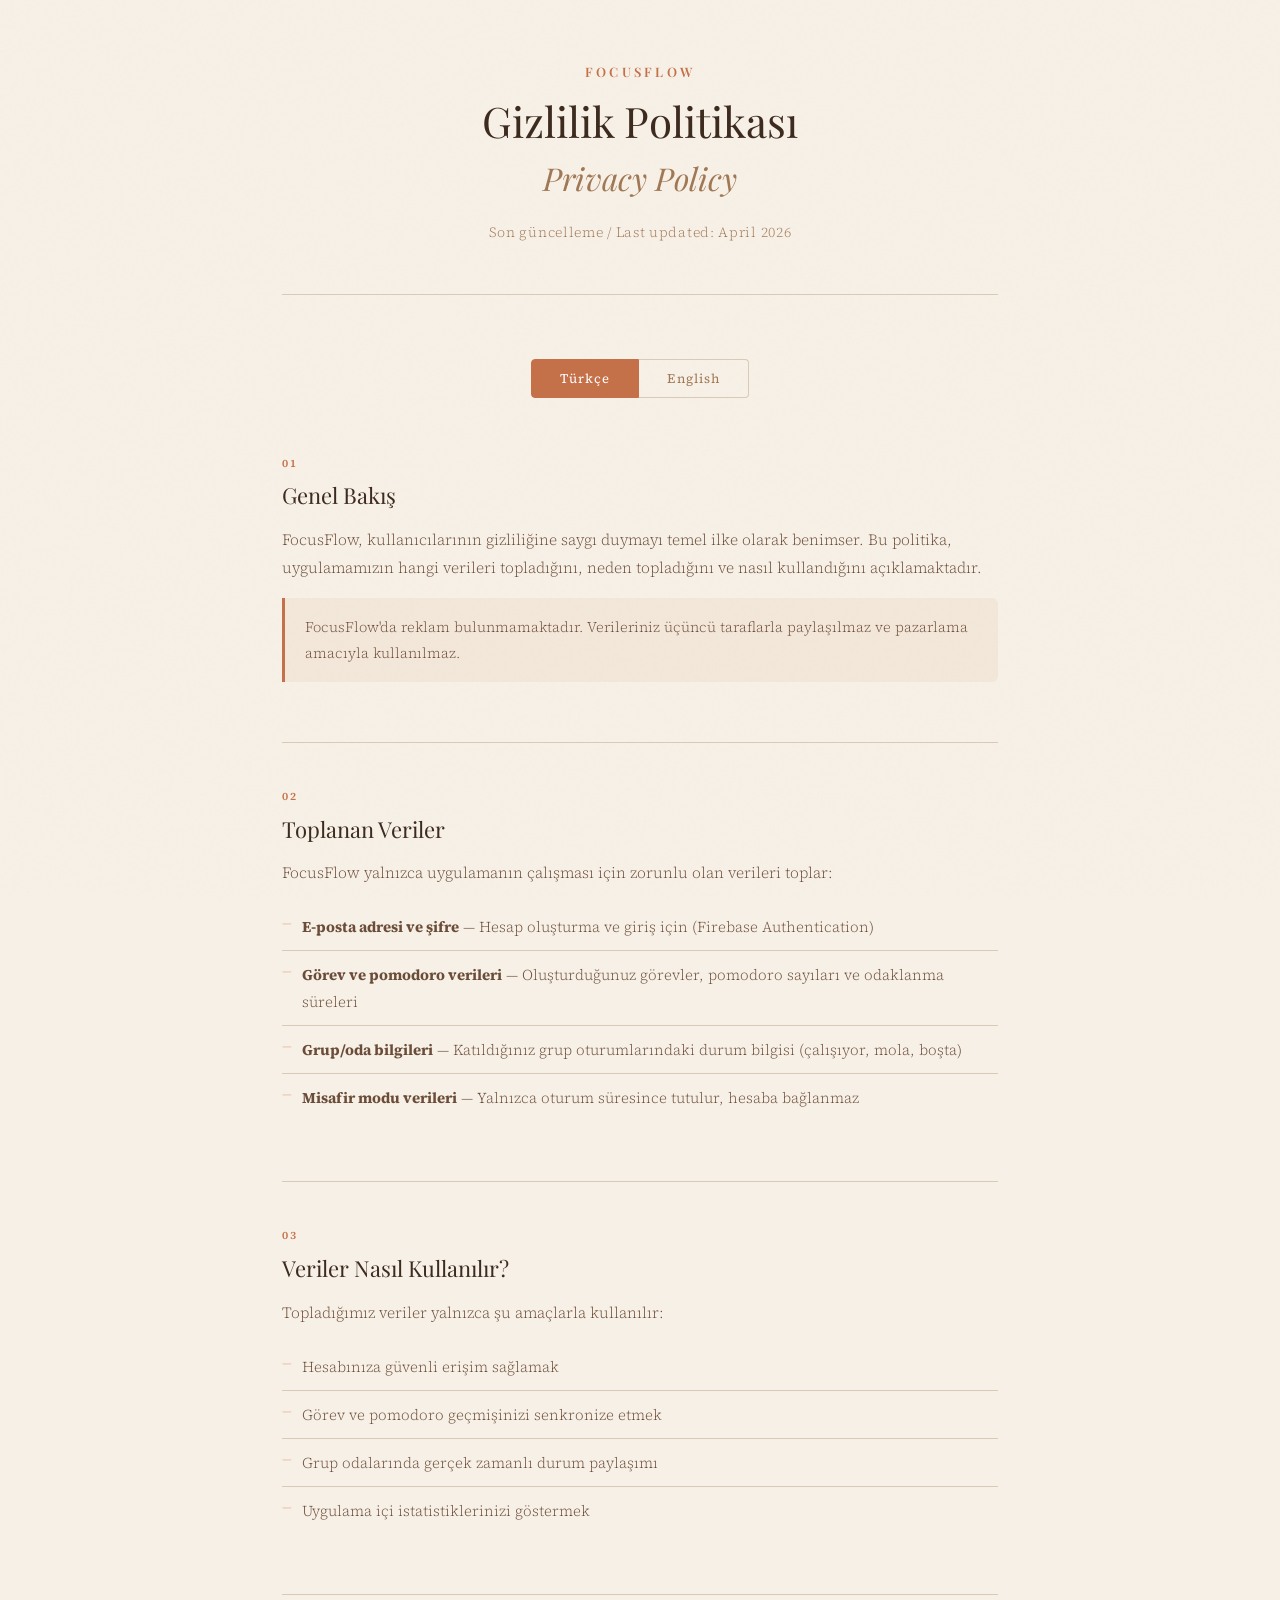
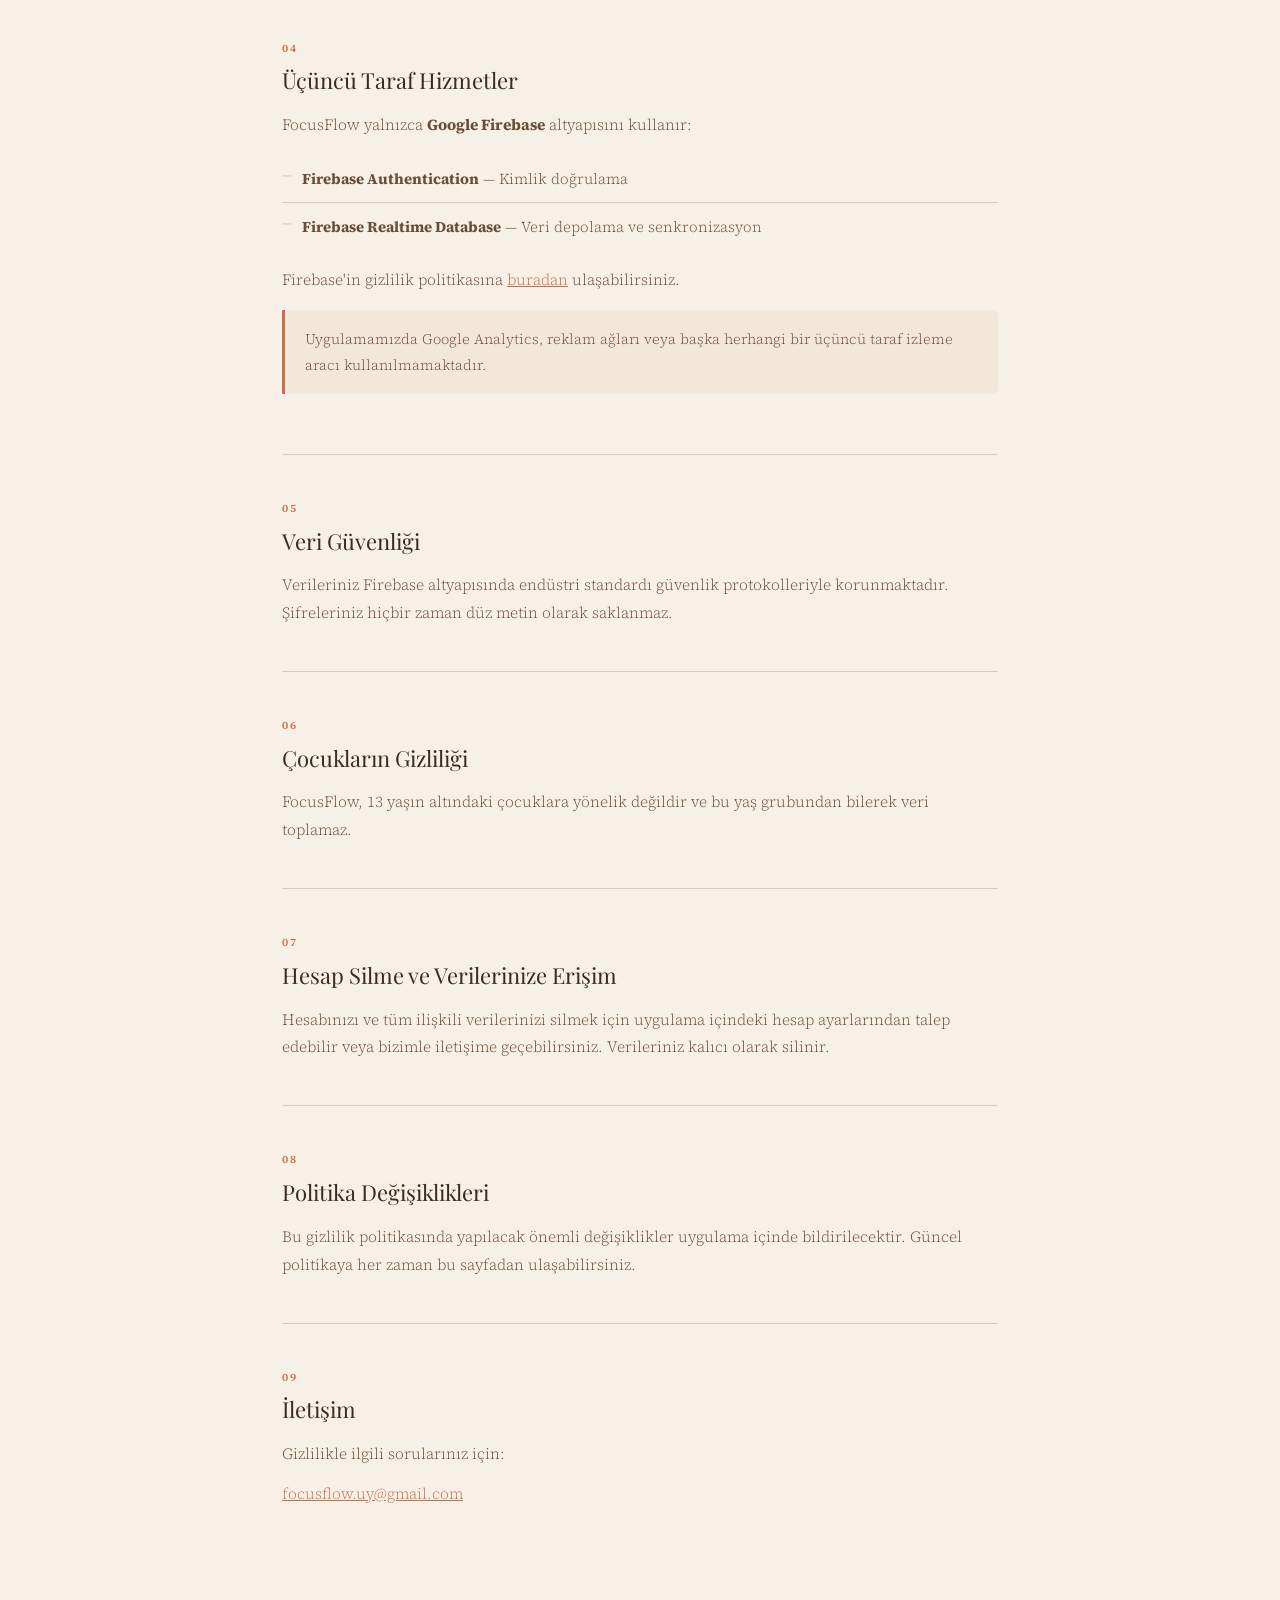
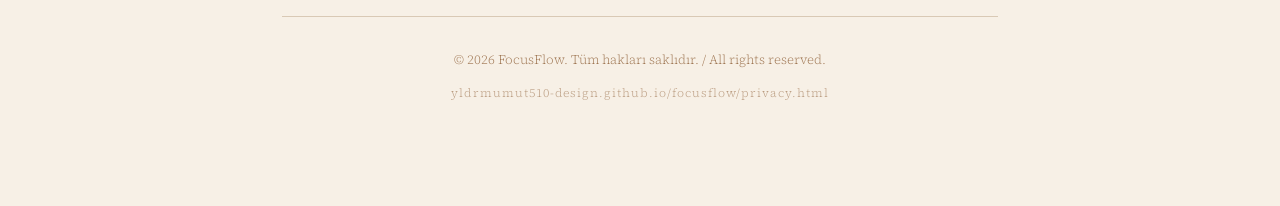
==== privacy.html @ 80113898 "Add files via upload" ====
<!DOCTYPE html>
<html lang="tr">
<head>
  <meta charset="UTF-8">
  <meta name="viewport" content="width=device-width, initial-scale=1.0">
  <title>FocusFlow – Gizlilik Politikası / Privacy Policy</title>
  <link href="https://fonts.googleapis.com/css2?family=Playfair+Display:wght@400;600&family=Source+Serif+4:ital,wght@0,300;0,400;1,300&display=swap" rel="stylesheet">
  <style>
    :root {
      --cream: #F7F0E6;
      --terracotta: #C4714A;
      --terracotta-light: #E8977A;
      --brown-dark: #3D2B1F;
      --brown-mid: #6B4C38;
      --brown-light: #A07855;
      --divider: #D9C9B5;
    }

    * { margin: 0; padding: 0; box-sizing: border-box; }

    body {
      background: var(--cream);
      color: var(--brown-dark);
      font-family: 'Source Serif 4', Georgia, serif;
      font-weight: 300;
      line-height: 1.8;
    }

    /* Subtle grain texture */
    body::before {
      content: '';
      position: fixed;
      inset: 0;
      background-image: url("data:image/svg+xml,%3Csvg viewBox='0 0 256 256' xmlns='http://www.w3.org/2000/svg'%3E%3Cfilter id='noise'%3E%3CfeTurbulence type='fractalNoise' baseFrequency='0.9' numOctaves='4' stitchTiles='stitch'/%3E%3C/filter%3E%3Crect width='100%25' height='100%25' filter='url(%23noise)' opacity='0.04'/%3E%3C/svg%3E");
      pointer-events: none;
      z-index: 0;
      opacity: 0.4;
    }

    .page {
      max-width: 780px;
      margin: 0 auto;
      padding: 60px 32px 100px;
      position: relative;
      z-index: 1;
    }

    /* Header */
    header {
      text-align: center;
      margin-bottom: 64px;
      padding-bottom: 48px;
      border-bottom: 1px solid var(--divider);
    }

    .app-name {
      font-family: 'Playfair Display', serif;
      font-size: 13px;
      font-weight: 600;
      letter-spacing: 0.25em;
      text-transform: uppercase;
      color: var(--terracotta);
      margin-bottom: 12px;
    }

    header h1 {
      font-family: 'Playfair Display', serif;
      font-size: clamp(28px, 5vw, 42px);
      font-weight: 400;
      color: var(--brown-dark);
      line-height: 1.25;
      margin-bottom: 20px;
    }

    .subtitle {
      font-size: 14px;
      color: var(--brown-light);
      letter-spacing: 0.05em;
    }

    /* Language toggle */
    .lang-toggle {
      display: flex;
      justify-content: center;
      gap: 0;
      margin-bottom: 56px;
    }

    .lang-btn {
      padding: 10px 28px;
      border: 1px solid var(--divider);
      background: transparent;
      cursor: pointer;
      font-family: 'Source Serif 4', serif;
      font-size: 13px;
      letter-spacing: 0.08em;
      color: var(--brown-light);
      transition: all 0.25s;
    }

    .lang-btn:first-child { border-radius: 4px 0 0 4px; }
    .lang-btn:last-child  { border-radius: 0 4px 4px 0; border-left: none; }

    .lang-btn.active {
      background: var(--terracotta);
      border-color: var(--terracotta);
      color: #fff;
    }

    /* Content sections */
    .content { display: none; }
    .content.active { display: block; }

    .section {
      margin-bottom: 44px;
      padding-bottom: 44px;
      border-bottom: 1px solid var(--divider);
    }
    .section:last-child { border-bottom: none; }

    .section-num {
      font-size: 11px;
      font-weight: 600;
      letter-spacing: 0.2em;
      text-transform: uppercase;
      color: var(--terracotta);
      margin-bottom: 8px;
    }

    .section h2 {
      font-family: 'Playfair Display', serif;
      font-size: 22px;
      font-weight: 400;
      color: var(--brown-dark);
      margin-bottom: 16px;
      line-height: 1.3;
    }

    .section p {
      font-size: 15.5px;
      color: var(--brown-mid);
      margin-bottom: 12px;
    }

    .section p:last-child { margin-bottom: 0; }

    .data-list {
      list-style: none;
      margin: 16px 0;
    }

    .data-list li {
      font-size: 15px;
      color: var(--brown-mid);
      padding: 10px 0 10px 20px;
      border-bottom: 1px solid var(--divider);
      position: relative;
    }

    .data-list li:last-child { border-bottom: none; }

    .data-list li::before {
      content: '—';
      position: absolute;
      left: 0;
      color: var(--terracotta-light);
      font-size: 12px;
    }

    .highlight-box {
      background: rgba(196, 113, 74, 0.07);
      border-left: 3px solid var(--terracotta);
      padding: 16px 20px;
      border-radius: 0 6px 6px 0;
      margin: 16px 0;
    }

    .highlight-box p {
      font-size: 14.5px;
      color: var(--brown-mid);
      margin: 0;
    }

    /* Footer */
    footer {
      text-align: center;
      margin-top: 64px;
      padding-top: 32px;
      border-top: 1px solid var(--divider);
    }

    footer p {
      font-size: 13px;
      color: var(--brown-light);
      line-height: 1.7;
    }

    footer a {
      color: var(--terracotta);
      text-decoration: none;
    }

    footer a:hover { text-decoration: underline; }

    .last-updated {
      display: inline-block;
      margin-top: 12px;
      font-size: 12px;
      letter-spacing: 0.08em;
      color: var(--brown-light);
      opacity: 0.7;
    }

    @media (max-width: 480px) {
      .page { padding: 40px 20px 80px; }
    }
  </style>
</head>
<body>
<div class="page">

  <header>
    <div class="app-name">FocusFlow</div>
    <h1>Gizlilik Politikası<br><em style="font-size:0.75em; color:var(--brown-light);">Privacy Policy</em></h1>
    <p class="subtitle">Son güncelleme / Last updated: April 2026</p>
  </header>

  <div class="lang-toggle">
    <button class="lang-btn active" onclick="setLang('tr')">Türkçe</button>
    <button class="lang-btn" onclick="setLang('en')">English</button>
  </div>

  <!-- TÜRKÇE -->
  <div class="content active" id="content-tr">

    <div class="section">
      <div class="section-num">01</div>
      <h2>Genel Bakış</h2>
      <p>FocusFlow, kullanıcılarının gizliliğine saygı duymayı temel ilke olarak benimser. Bu politika, uygulamamızın hangi verileri topladığını, neden topladığını ve nasıl kullandığını açıklamaktadır.</p>
      <div class="highlight-box">
        <p>FocusFlow'da reklam bulunmamaktadır. Verileriniz üçüncü taraflarla paylaşılmaz ve pazarlama amacıyla kullanılmaz.</p>
      </div>
    </div>

    <div class="section">
      <div class="section-num">02</div>
      <h2>Toplanan Veriler</h2>
      <p>FocusFlow yalnızca uygulamanın çalışması için zorunlu olan verileri toplar:</p>
      <ul class="data-list">
        <li><strong>E-posta adresi ve şifre</strong> — Hesap oluşturma ve giriş için (Firebase Authentication)</li>
        <li><strong>Görev ve pomodoro verileri</strong> — Oluşturduğunuz görevler, pomodoro sayıları ve odaklanma süreleri</li>
        <li><strong>Grup/oda bilgileri</strong> — Katıldığınız grup oturumlarındaki durum bilgisi (çalışıyor, mola, boşta)</li>
        <li><strong>Misafir modu verileri</strong> — Yalnızca oturum süresince tutulur, hesaba bağlanmaz</li>
      </ul>
    </div>

    <div class="section">
      <div class="section-num">03</div>
      <h2>Veriler Nasıl Kullanılır?</h2>
      <p>Topladığımız veriler yalnızca şu amaçlarla kullanılır:</p>
      <ul class="data-list">
        <li>Hesabınıza güvenli erişim sağlamak</li>
        <li>Görev ve pomodoro geçmişinizi senkronize etmek</li>
        <li>Grup odalarında gerçek zamanlı durum paylaşımı</li>
        <li>Uygulama içi istatistiklerinizi göstermek</li>
      </ul>
    </div>

    <div class="section">
      <div class="section-num">04</div>
      <h2>Üçüncü Taraf Hizmetler</h2>
      <p>FocusFlow yalnızca <strong>Google Firebase</strong> altyapısını kullanır:</p>
      <ul class="data-list">
        <li><strong>Firebase Authentication</strong> — Kimlik doğrulama</li>
        <li><strong>Firebase Realtime Database</strong> — Veri depolama ve senkronizasyon</li>
      </ul>
      <p>Firebase'in gizlilik politikasına <a href="https://firebase.google.com/support/privacy" style="color:var(--terracotta);">buradan</a> ulaşabilirsiniz.</p>
      <div class="highlight-box">
        <p>Uygulamamızda Google Analytics, reklam ağları veya başka herhangi bir üçüncü taraf izleme aracı kullanılmamaktadır.</p>
      </div>
    </div>

    <div class="section">
      <div class="section-num">05</div>
      <h2>Veri Güvenliği</h2>
      <p>Verileriniz Firebase altyapısında endüstri standardı güvenlik protokolleriyle korunmaktadır. Şifreleriniz hiçbir zaman düz metin olarak saklanmaz.</p>
    </div>

    <div class="section">
      <div class="section-num">06</div>
      <h2>Çocukların Gizliliği</h2>
      <p>FocusFlow, 13 yaşın altındaki çocuklara yönelik değildir ve bu yaş grubundan bilerek veri toplamaz.</p>
    </div>

    <div class="section">
      <div class="section-num">07</div>
      <h2>Hesap Silme ve Verilerinize Erişim</h2>
      <p>Hesabınızı ve tüm ilişkili verilerinizi silmek için uygulama içindeki hesap ayarlarından talep edebilir veya bizimle iletişime geçebilirsiniz. Verileriniz kalıcı olarak silinir.</p>
    </div>

    <div class="section">
      <div class="section-num">08</div>
      <h2>Politika Değişiklikleri</h2>
      <p>Bu gizlilik politikasında yapılacak önemli değişiklikler uygulama içinde bildirilecektir. Güncel politikaya her zaman bu sayfadan ulaşabilirsiniz.</p>
    </div>

    <div class="section">
      <div class="section-num">09</div>
      <h2>İletişim</h2>
      <p>Gizlilikle ilgili sorularınız için:</p>
      <p><a href="mailto:focusflow.uy@gmail.com" style="color:var(--terracotta);">focusflow.uy@gmail.com</a></p>
    </div>

  </div>

  <!-- ENGLISH -->
  <div class="content" id="content-en">

    <div class="section">
      <div class="section-num">01</div>
      <h2>Overview</h2>
      <p>FocusFlow is committed to respecting your privacy. This policy explains what data our app collects, why we collect it, and how we use it.</p>
      <div class="highlight-box">
        <p>FocusFlow contains no advertisements. Your data is never shared with third parties or used for marketing purposes.</p>
      </div>
    </div>

    <div class="section">
      <div class="section-num">02</div>
      <h2>Data We Collect</h2>
      <p>FocusFlow collects only the data strictly necessary for the app to function:</p>
      <ul class="data-list">
        <li><strong>Email address and password</strong> — For account creation and login (Firebase Authentication)</li>
        <li><strong>Task and pomodoro data</strong> — Tasks you create, pomodoro counts, and focus durations</li>
        <li><strong>Group / room information</strong> — Your status within group sessions (working, break, idle)</li>
        <li><strong>Guest mode data</strong> — Held only for the duration of the session; not linked to any account</li>
      </ul>
    </div>

    <div class="section">
      <div class="section-num">03</div>
      <h2>How We Use Your Data</h2>
      <p>Data is used solely for the following purposes:</p>
      <ul class="data-list">
        <li>Providing secure access to your account</li>
        <li>Syncing your task and pomodoro history</li>
        <li>Real-time status sharing within group rooms</li>
        <li>Displaying your in-app statistics</li>
      </ul>
    </div>

    <div class="section">
      <div class="section-num">04</div>
      <h2>Third-Party Services</h2>
      <p>FocusFlow uses only <strong>Google Firebase</strong> infrastructure:</p>
      <ul class="data-list">
        <li><strong>Firebase Authentication</strong> — Identity verification</li>
        <li><strong>Firebase Realtime Database</strong> — Data storage and synchronization</li>
      </ul>
      <p>You can review Firebase's privacy policy <a href="https://firebase.google.com/support/privacy" style="color:var(--terracotta);">here</a>.</p>
      <div class="highlight-box">
        <p>Our app does not use Google Analytics, ad networks, or any other third-party tracking tools.</p>
      </div>
    </div>

    <div class="section">
      <div class="section-num">05</div>
      <h2>Data Security</h2>
      <p>Your data is protected within Firebase infrastructure using industry-standard security protocols. Passwords are never stored in plain text.</p>
    </div>

    <div class="section">
      <div class="section-num">06</div>
      <h2>Children's Privacy</h2>
      <p>FocusFlow is not directed at children under the age of 13 and does not knowingly collect data from this age group.</p>
    </div>

    <div class="section">
      <div class="section-num">07</div>
      <h2>Account Deletion & Data Access</h2>
      <p>You may request deletion of your account and all associated data through the account settings within the app, or by contacting us directly. Your data will be permanently removed.</p>
    </div>

    <div class="section">
      <div class="section-num">08</div>
      <h2>Policy Changes</h2>
      <p>Any significant changes to this privacy policy will be communicated within the app. The current policy is always available on this page.</p>
    </div>

    <div class="section">
      <div class="section-num">09</div>
      <h2>Contact</h2>
      <p>For privacy-related questions:</p>
      <p><a href="mailto:focusflow.uy@gmail.com" style="color:var(--terracotta);">focusflow.uy@gmail.com</a></p>
    </div>

  </div>

  <footer>
    <p>© 2026 FocusFlow. Tüm hakları saklıdır. / All rights reserved.</p>
    <span class="last-updated">yldrmumut510-design.github.io/focusflow/privacy.html</span>
  </footer>

</div>

<script>
  functi
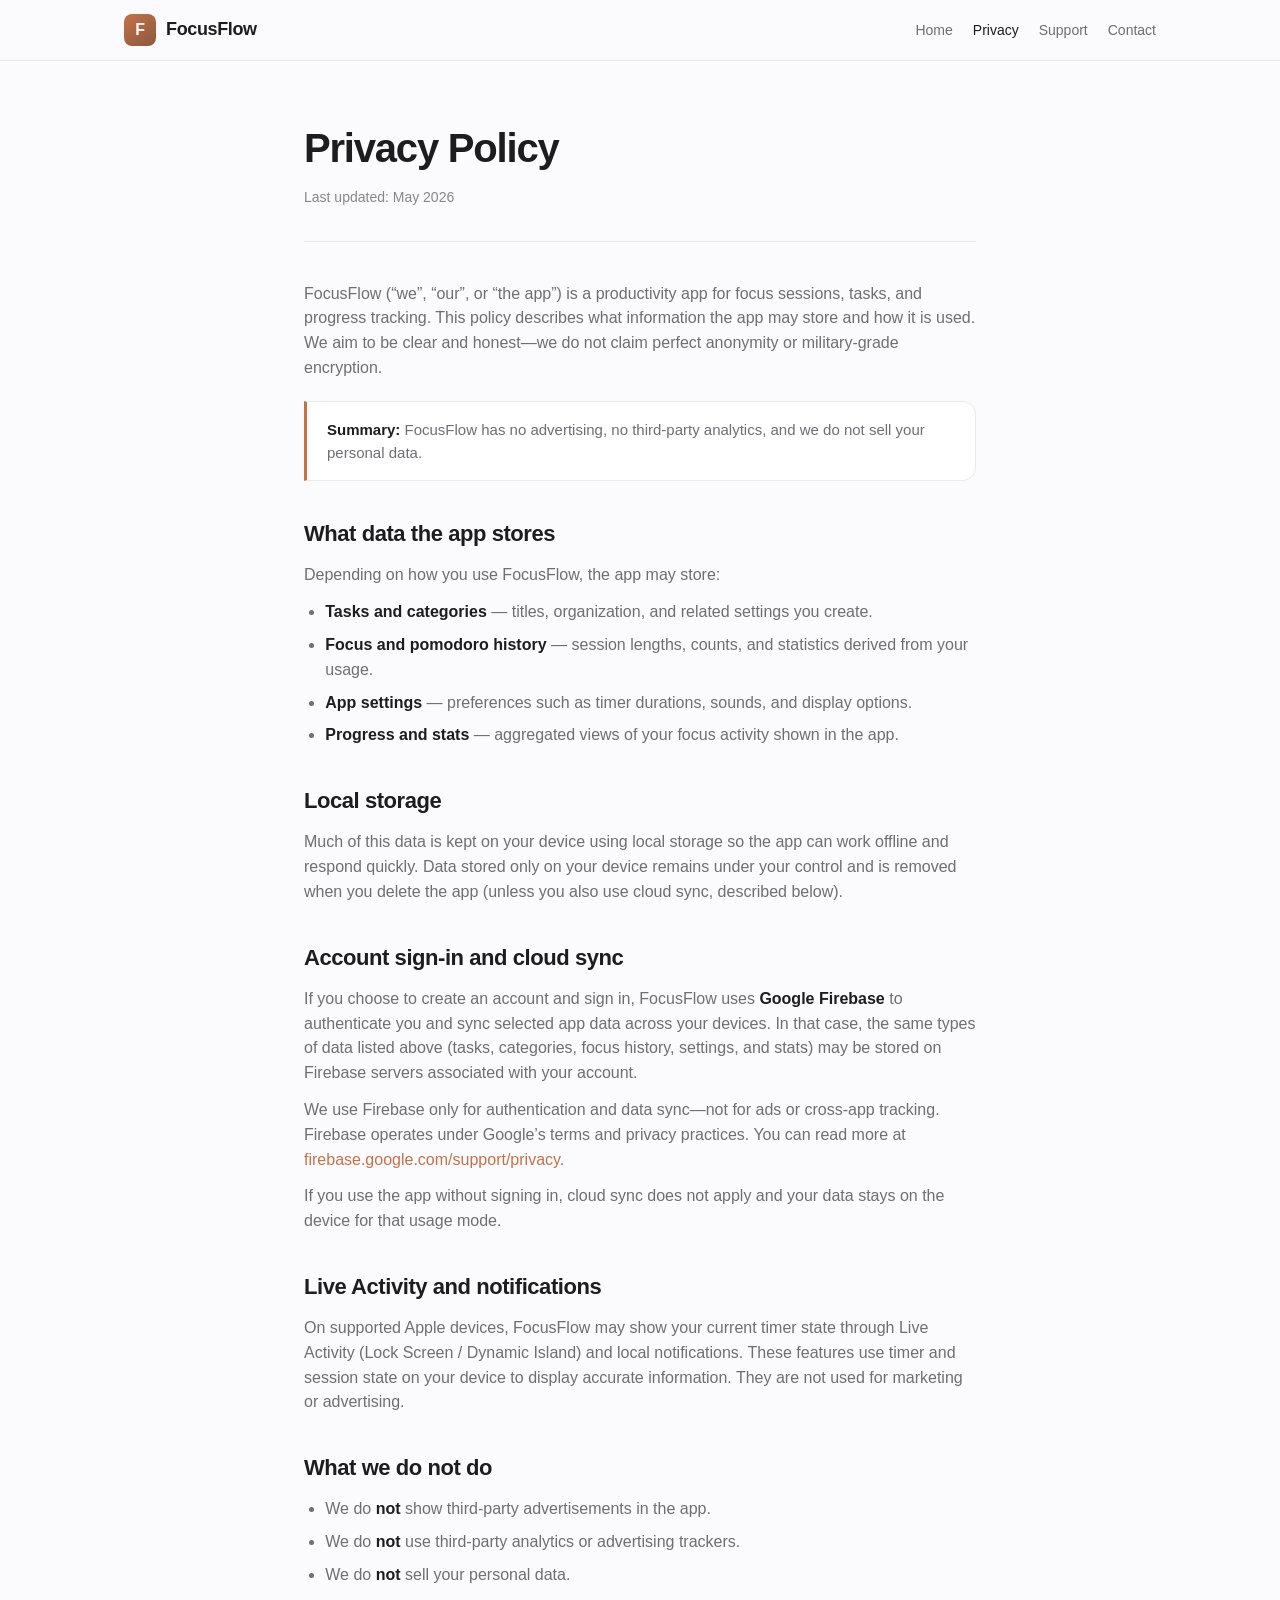
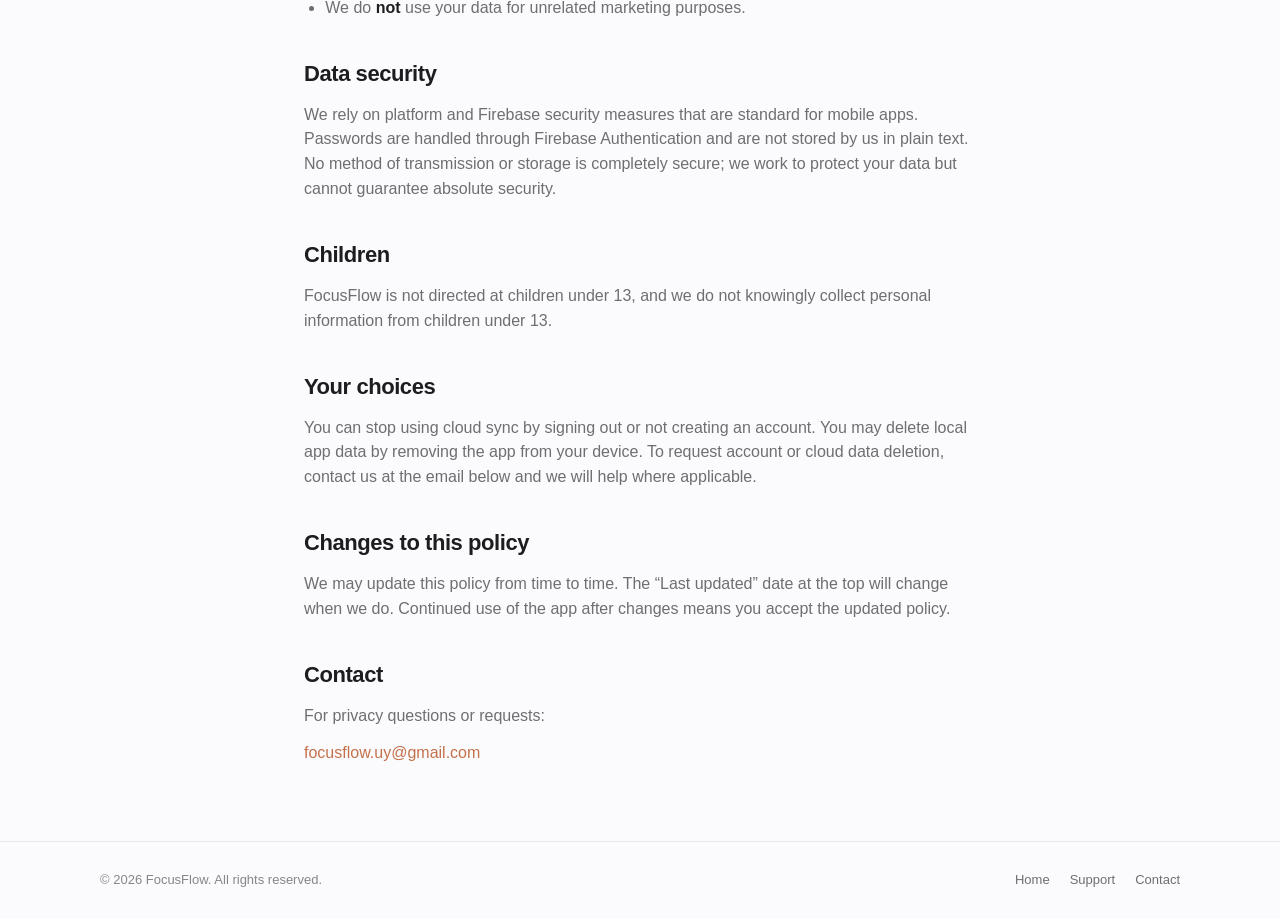
==== commit f506c0c2: "Add FocusFlow public static website for GitHub Pages. Home, privacy, and support pages with shared C" ====
--- a/privacy.html
+++ b/privacy.html
@@ -1,407 +1,100 @@
 <!DOCTYPE html>
-<html lang="tr">
+<html lang="en">
 <head>
   <meta charset="UTF-8">
   <meta name="viewport" content="width=device-width, initial-scale=1.0">
-  <title>FocusFlow – Gizlilik Politikası / Privacy Policy</title>
-  <link href="https://fonts.googleapis.com/css2?family=Playfair+Display:wght@400;600&family=Source+Serif+4:ital,wght@0,300;0,400;1,300&display=swap" rel="stylesheet">
-  <style>
-    :root {
-      --cream: #F7F0E6;
-      --terracotta: #C4714A;
-      --terracotta-light: #E8977A;
-      --brown-dark: #3D2B1F;
-      --brown-mid: #6B4C38;
-      --brown-light: #A07855;
-      --divider: #D9C9B5;
-    }
-
-    * { margin: 0; padding: 0; box-sizing: border-box; }
-
-    body {
-      background: var(--cream);
-      color: var(--brown-dark);
-      font-family: 'Source Serif 4', Georgia, serif;
-      font-weight: 300;
-      line-height: 1.8;
-    }
-
-    /* Subtle grain texture */
-    body::before {
-      content: '';
-      position: fixed;
-      inset: 0;
-      background-image: url("data:image/svg+xml,%3Csvg viewBox='0 0 256 256' xmlns='http://www.w3.org/2000/svg'%3E%3Cfilter id='noise'%3E%3CfeTurbulence type='fractalNoise' baseFrequency='0.9' numOctaves='4' stitchTiles='stitch'/%3E%3C/filter%3E%3Crect width='100%25' height='100%25' filter='url(%23noise)' opacity='0.04'/%3E%3C/svg%3E");
-      pointer-events: none;
-      z-index: 0;
-      opacity: 0.4;
-    }
-
-    .page {
-      max-width: 780px;
-      margin: 0 auto;
-      padding: 60px 32px 100px;
-      position: relative;
-      z-index: 1;
-    }
-
-    /* Header */
-    header {
-      text-align: center;
-      margin-bottom: 64px;
-      padding-bottom: 48px;
-      border-bottom: 1px solid var(--divider);
-    }
-
-    .app-name {
-      font-family: 'Playfair Display', serif;
-      font-size: 13px;
-      font-weight: 600;
-      letter-spacing: 0.25em;
-      text-transform: uppercase;
-      color: var(--terracotta);
-      margin-bottom: 12px;
-    }
-
-    header h1 {
-      font-family: 'Playfair Display', serif;
-      font-size: clamp(28px, 5vw, 42px);
-      font-weight: 400;
-      color: var(--brown-dark);
-      line-height: 1.25;
-      margin-bottom: 20px;
-    }
-
-    .subtitle {
-      font-size: 14px;
-      color: var(--brown-light);
-      letter-spacing: 0.05em;
-    }
-
-    /* Language toggle */
-    .lang-toggle {
-      display: flex;
-      justify-content: center;
-      gap: 0;
-      margin-bottom: 56px;
-    }
-
-    .lang-btn {
-      padding: 10px 28px;
-      border: 1px solid var(--divider);
-      background: transparent;
-      cursor: pointer;
-      font-family: 'Source Serif 4', serif;
-      font-size: 13px;
-      letter-spacing: 0.08em;
-      color: var(--brown-light);
-      transition: all 0.25s;
-    }
-
-    .lang-btn:first-child { border-radius: 4px 0 0 4px; }
-    .lang-btn:last-child  { border-radius: 0 4px 4px 0; border-left: none; }
-
-    .lang-btn.active {
-      background: var(--terracotta);
-      border-color: var(--terracotta);
-      color: #fff;
-    }
-
-    /* Content sections */
-    .content { display: none; }
-    .content.active { display: block; }
-
-    .section {
-      margin-bottom: 44px;
-      padding-bottom: 44px;
-      border-bottom: 1px solid var(--divider);
-    }
-    .section:last-child { border-bottom: none; }
-
-    .section-num {
-      font-size: 11px;
-      font-weight: 600;
-      letter-spacing: 0.2em;
-      text-transform: uppercase;
-      color: var(--terracotta);
-      margin-bottom: 8px;
-    }
-
-    .section h2 {
-      font-family: 'Playfair Display', serif;
-      font-size: 22px;
-      font-weight: 400;
-      color: var(--brown-dark);
-      margin-bottom: 16px;
-      line-height: 1.3;
-    }
-
-    .section p {
-      font-size: 15.5px;
-      color: var(--brown-mid);
-      margin-bottom: 12px;
-    }
-
-    .section p:last-child { margin-bottom: 0; }
-
-    .data-list {
-      list-style: none;
-      margin: 16px 0;
-    }
-
-    .data-list li {
-      font-size: 15px;
-      color: var(--brown-mid);
-      padding: 10px 0 10px 20px;
-      border-bottom: 1px solid var(--divider);
-      position: relative;
-    }
-
-    .data-list li:last-child { border-bottom: none; }
-
-    .data-list li::before {
-      content: '—';
-      position: absolute;
-      left: 0;
-      color: var(--terracotta-light);
-      font-size: 12px;
-    }
-
-    .highlight-box {
-      background: rgba(196, 113, 74, 0.07);
-      border-left: 3px solid var(--terracotta);
-      padding: 16px 20px;
-      border-radius: 0 6px 6px 0;
-      margin: 16px 0;
-    }
-
-    .highlight-box p {
-      font-size: 14.5px;
-      color: var(--brown-mid);
-      margin: 0;
-    }
-
-    /* Footer */
-    footer {
-      text-align: center;
-      margin-top: 64px;
-      padding-top: 32px;
-      border-top: 1px solid var(--divider);
-    }
-
-    footer p {
-      font-size: 13px;
-      color: var(--brown-light);
-      line-height: 1.7;
-    }
-
-    footer a {
-      color: var(--terracotta);
-      text-decoration: none;
-    }
-
-    footer a:hover { text-decoration: underline; }
-
-    .last-updated {
-      display: inline-block;
-      margin-top: 12px;
-      font-size: 12px;
-      letter-spacing: 0.08em;
-      color: var(--brown-light);
-      opacity: 0.7;
-    }
-
-    @media (max-width: 480px) {
-      .page { padding: 40px 20px 80px; }
-    }
-  </style>
+  <meta name="description" content="FocusFlow Privacy Policy — what data we store and how we use it.">
+  <title>Privacy Policy — FocusFlow</title>
+  <link rel="stylesheet" href="assets/style.css">
 </head>
 <body>
-<div class="page">
-
-  <header>
-    <div class="app-name">FocusFlow</div>
-    <h1>Gizlilik Politikası<br><em style="font-size:0.75em; color:var(--brown-light);">Privacy Policy</em></h1>
-    <p class="subtitle">Son güncelleme / Last updated: April 2026</p>
+  <header class="site-header">
+    <div class="header-inner">
+      <a class="logo" href="index.html">
+        <span class="logo-mark" aria-hidden="true">F</span>
+        FocusFlow
+      </a>
+      <nav aria-label="Main">
+        <ul>
+          <li><a href="index.html">Home</a></li>
+          <li><a href="privacy.html" aria-current="page">Privacy</a></li>
+          <li><a href="support.html">Support</a></li>
+          <li><a href="mailto:focusflow.uy@gmail.com">Contact</a></li>
+        </ul>
+      </nav>
+    </div>
   </header>
 
-  <div class="lang-toggle">
-    <button class="lang-btn active" onclick="setLang('tr')">Türkçe</button>
-    <button class="lang-btn" onclick="setLang('en')">English</button>
-  </div>
+  <main>
+    <div class="container-narrow">
+      <header class="page-header">
+        <h1>Privacy Policy</h1>
+        <p class="meta">Last updated: May 2026</p>
+      </header>
 
-  <!-- TÜRKÇE -->
-  <div class="content active" id="content-tr">
+      <article class="legal-content">
+        <p>FocusFlow (“we”, “our”, or “the app”) is a productivity app for focus sessions, tasks, and progress tracking. This policy describes what information the app may store and how it is used. We aim to be clear and honest—we do not claim perfect anonymity or military-grade encryption.</p>
 
-    <div class="section">
-      <div class="section-num">01</div>
-      <h2>Genel Bakış</h2>
-      <p>FocusFlow, kullanıcılarının gizliliğine saygı duymayı temel ilke olarak benimser. Bu politika, uygulamamızın hangi verileri topladığını, neden topladığını ve nasıl kullandığını açıklamaktadır.</p>
-      <div class="highlight-box">
-        <p>FocusFlow'da reklam bulunmamaktadır. Verileriniz üçüncü taraflarla paylaşılmaz ve pazarlama amacıyla kullanılmaz.</p>
+        <div class="callout">
+          <p><strong>Summary:</strong> FocusFlow has no advertising, no third-party analytics, and we do not sell your personal data.</p>
+        </div>
+
+        <h2>What data the app stores</h2>
+        <p>Depending on how you use FocusFlow, the app may store:</p>
+        <ul>
+          <li><strong>Tasks and categories</strong> — titles, organization, and related settings you create.</li>
+          <li><strong>Focus and pomodoro history</strong> — session lengths, counts, and statistics derived from your usage.</li>
+          <li><strong>App settings</strong> — preferences such as timer durations, sounds, and display options.</li>
+          <li><strong>Progress and stats</strong> — aggregated views of your focus activity shown in the app.</li>
+        </ul>
+
+        <h2>Local storage</h2>
+        <p>Much of this data is kept on your device using local storage so the app can work offline and respond quickly. Data stored only on your device remains under your control and is removed when you delete the app (unless you also use cloud sync, described below).</p>
+
+        <h2>Account sign-in and cloud sync</h2>
+        <p>If you choose to create an account and sign in, FocusFlow uses <strong>Google Firebase</strong> to authenticate you and sync selected app data across your devices. In that case, the same types of data listed above (tasks, categories, focus history, settings, and stats) may be stored on Firebase servers associated with your account.</p>
+        <p>We use Firebase only for authentication and data sync—not for ads or cross-app tracking. Firebase operates under Google’s terms and privacy practices. You can read more at <a href="https://firebase.google.com/support/privacy" rel="noopener noreferrer">firebase.google.com/support/privacy</a>.</p>
+        <p>If you use the app without signing in, cloud sync does not apply and your data stays on the device for that usage mode.</p>
+
+        <h2>Live Activity and notifications</h2>
+        <p>On supported Apple devices, FocusFlow may show your current timer state through Live Activity (Lock Screen / Dynamic Island) and local notifications. These features use timer and session state on your device to display accurate information. They are not used for marketing or advertising.</p>
+
+        <h2>What we do not do</h2>
+        <ul>
+          <li>We do <strong>not</strong> show third-party advertisements in the app.</li>
+          <li>We do <strong>not</strong> use third-party analytics or advertising trackers.</li>
+          <li>We do <strong>not</strong> sell your personal data.</li>
+          <li>We do <strong>not</strong> use your data for unrelated marketing purposes.</li>
+        </ul>
+
+        <h2>Data security</h2>
+        <p>We rely on platform and Firebase security measures that are standard for mobile apps. Passwords are handled through Firebase Authentication and are not stored by us in plain text. No method of transmission or storage is completely secure; we work to protect your data but cannot guarantee absolute security.</p>
+
+        <h2>Children</h2>
+        <p>FocusFlow is not directed at children under 13, and we do not knowingly collect personal information from children under 13.</p>
+
+        <h2>Your choices</h2>
+        <p>You can stop using cloud sync by signing out or not creating an account. You may delete local app data by removing the app from your device. To request account or cloud data deletion, contact us at the email below and we will help where applicable.</p>
+
+        <h2>Changes to this policy</h2>
+        <p>We may update this policy from time to time. The “Last updated” date at the top will change when we do. Continued use of the app after changes means you accept the updated policy.</p>
+
+        <h2>Contact</h2>
+        <p>For privacy questions or requests:</p>
+        <p><a href="mailto:focusflow.uy@gmail.com">focusflow.uy@gmail.com</a></p>
+      </article>
+    </div>
+  </main>
+
+  <footer class="site-footer">
+    <div class="footer-inner">
+      <p>© 2026 FocusFlow. All rights reserved.</p>
+      <div class="footer-links">
+        <a href="index.html">Home</a>
+        <a href="support.html">Support</a>
+        <a href="mailto:focusflow.uy@gmail.com">Contact</a>
       </div>
     </div>
-
-    <div class="section">
-      <div class="section-num">02</div>
-      <h2>Toplanan Veriler</h2>
-      <p>FocusFlow yalnızca uygulamanın çalışması için zorunlu olan verileri toplar:</p>
-      <ul class="data-list">
-        <li><strong>E-posta adresi ve şifre</strong> — Hesap oluşturma ve giriş için (Firebase Authentication)</li>
-        <li><strong>Görev ve pomodoro verileri</strong> — Oluşturduğunuz görevler, pomodoro sayıları ve odaklanma süreleri</li>
-        <li><strong>Grup/oda bilgileri</strong> — Katıldığınız grup oturumlarındaki durum bilgisi (çalışıyor, mola, boşta)</li>
-        <li><strong>Misafir modu verileri</strong> — Yalnızca oturum süresince tutulur, hesaba bağlanmaz</li>
-      </ul>
-    </div>
-
-    <div class="section">
-      <div class="section-num">03</div>
-      <h2>Veriler Nasıl Kullanılır?</h2>
-      <p>Topladığımız veriler yalnızca şu amaçlarla kullanılır:</p>
-      <ul class="data-list">
-        <li>Hesabınıza güvenli erişim sağlamak</li>
-        <li>Görev ve pomodoro geçmişinizi senkronize etmek</li>
-        <li>Grup odalarında gerçek zamanlı durum paylaşımı</li>
-        <li>Uygulama içi istatistiklerinizi göstermek</li>
-      </ul>
-    </div>
-
-    <div class="section">
-      <div class="section-num">04</div>
-      <h2>Üçüncü Taraf Hizmetler</h2>
-      <p>FocusFlow yalnızca <strong>Google Firebase</strong> altyapısını kullanır:</p>
-      <ul class="data-list">
-        <li><strong>Firebase Authentication</strong> — Kimlik doğrulama</li>
-        <li><strong>Firebase Realtime Database</strong> — Veri depolama ve senkronizasyon</li>
-      </ul>
-      <p>Firebase'in gizlilik politikasına <a href="https://firebase.google.com/support/privacy" style="color:var(--terracotta);">buradan</a> ulaşabilirsiniz.</p>
-      <div class="highlight-box">
-        <p>Uygulamamızda Google Analytics, reklam ağları veya başka herhangi bir üçüncü taraf izleme aracı kullanılmamaktadır.</p>
-      </div>
-    </div>
-
-    <div class="section">
-      <div class="section-num">05</div>
-      <h2>Veri Güvenliği</h2>
-      <p>Verileriniz Firebase altyapısında endüstri standardı güvenlik protokolleriyle korunmaktadır. Şifreleriniz hiçbir zaman düz metin olarak saklanmaz.</p>
-    </div>
-
-    <div class="section">
-      <div class="section-num">06</div>
-      <h2>Çocukların Gizliliği</h2>
-      <p>FocusFlow, 13 yaşın altındaki çocuklara yönelik değildir ve bu yaş grubundan bilerek veri toplamaz.</p>
-    </div>
-
-    <div class="section">
-      <div class="section-num">07</div>
-      <h2>Hesap Silme ve Verilerinize Erişim</h2>
-      <p>Hesabınızı ve tüm ilişkili verilerinizi silmek için uygulama içindeki hesap ayarlarından talep edebilir veya bizimle iletişime geçebilirsiniz. Verileriniz kalıcı olarak silinir.</p>
-    </div>
-
-    <div class="section">
-      <div class="section-num">08</div>
-      <h2>Politika Değişiklikleri</h2>
-      <p>Bu gizlilik politikasında yapılacak önemli değişiklikler uygulama içinde bildirilecektir. Güncel politikaya her zaman bu sayfadan ulaşabilirsiniz.</p>
-    </div>
-
-    <div class="section">
-      <div class="section-num">09</div>
-      <h2>İletişim</h2>
-      <p>Gizlilikle ilgili sorularınız için:</p>
-      <p><a href="mailto:focusflow.uy@gmail.com" style="color:var(--terracotta);">focusflow.uy@gmail.com</a></p>
-    </div>
-
-  </div>
-
-  <!-- ENGLISH -->
-  <div class="content" id="content-en">
-
-    <div class="section">
-      <div class="section-num">01</div>
-      <h2>Overview</h2>
-      <p>FocusFlow is committed to respecting your privacy. This policy explains what data our app collects, why we collect it, and how we use it.</p>
-      <div class="highlight-box">
-        <p>FocusFlow contains no advertisements. Your data is never shared with third parties or used for marketing purposes.</p>
-      </div>
-    </div>
-
-    <div class="section">
-      <div class="section-num">02</div>
-      <h2>Data We Collect</h2>
-      <p>FocusFlow collects only the data strictly necessary for the app to function:</p>
-      <ul class="data-list">
-        <li><strong>Email address and password</strong> — For account creation and login (Firebase Authentication)</li>
-        <li><strong>Task and pomodoro data</strong> — Tasks you create, pomodoro counts, and focus durations</li>
-        <li><strong>Group / room information</strong> — Your status within group sessions (working, break, idle)</li>
-        <li><strong>Guest mode data</strong> — Held only for the duration of the session; not linked to any account</li>
-      </ul>
-    </div>
-
-    <div class="section">
-      <div class="section-num">03</div>
-      <h2>How We Use Your Data</h2>
-      <p>Data is used solely for the following purposes:</p>
-      <ul class="data-list">
-        <li>Providing secure access to your account</li>
-        <li>Syncing your task and pomodoro history</li>
-        <li>Real-time status sharing within group rooms</li>
-        <li>Displaying your in-app statistics</li>
-      </ul>
-    </div>
-
-    <div class="section">
-      <div class="section-num">04</div>
-      <h2>Third-Party Services</h2>
-      <p>FocusFlow uses only <strong>Google Firebase</strong> infrastructure:</p>
-      <ul class="data-list">
-        <li><strong>Firebase Authentication</strong> — Identity verification</li>
-        <li><strong>Firebase Realtime Database</strong> — Data storage and synchronization</li>
-      </ul>
-      <p>You can review Firebase's privacy policy <a href="https://firebase.google.com/support/privacy" style="color:var(--terracotta);">here</a>.</p>
-      <div class="highlight-box">
-        <p>Our app does not use Google Analytics, ad networks, or any other third-party tracking tools.</p>
-      </div>
-    </div>
-
-    <div class="section">
-      <div class="section-num">05</div>
-      <h2>Data Security</h2>
-      <p>Your data is protected within Firebase infrastructure using industry-standard security protocols. Passwords are never stored in plain text.</p>
-    </div>
-
-    <div class="section">
-      <div class="section-num">06</div>
-      <h2>Children's Privacy</h2>
-      <p>FocusFlow is not directed at children under the age of 13 and does not knowingly collect data from this age group.</p>
-    </div>
-
-    <div class="section">
-      <div class="section-num">07</div>
-      <h2>Account Deletion & Data Access</h2>
-      <p>You may request deletion of your account and all associated data through the account settings within the app, or by contacting us directly. Your data will be permanently removed.</p>
-    </div>
-
-    <div class="section">
-      <div class="section-num">08</div>
-      <h2>Policy Changes</h2>
-      <p>Any significant changes to this privacy policy will be communicated within the app. The current policy is always available on this page.</p>
-    </div>
-
-    <div class="section">
-      <div class="section-num">09</div>
-      <h2>Contact</h2>
-      <p>For privacy-related questions:</p>
-      <p><a href="mailto:focusflow.uy@gmail.com" style="color:var(--terracotta);">focusflow.uy@gmail.com</a></p>
-    </div>
-
-  </div>
-
-  <footer>
-    <p>© 2026 FocusFlow. Tüm hakları saklıdır. / All rights reserved.</p>
-    <span class="last-updated">yldrmumut510-design.github.io/focusflow/privacy.html</span>
   </footer>
-
-</div>
-
-<script>
-  functi
+</body>
+</html>
--- a/assets/style.css
+++ b/assets/style.css
@@ -0,0 +1,456 @@
+/* FocusFlow — static site styles (system fonts, no external deps) */
+
+:root {
+  --bg: #fbfbfd;
+  --bg-elevated: #ffffff;
+  --text: #1d1d1f;
+  --text-secondary: #6e6e73;
+  --text-tertiary: #86868b;
+  --accent: #c4714a;
+  --accent-hover: #a85d3a;
+  --border: rgba(0, 0, 0, 0.08);
+  --shadow: 0 2px 16px rgba(0, 0, 0, 0.06);
+  --radius: 14px;
+  --max-width: 720px;
+  --page-width: 1080px;
+  --font: -apple-system, BlinkMacSystemFont, "SF Pro Text", "Segoe UI", Roboto, Helvetica, Arial, sans-serif;
+  --font-display: -apple-system, BlinkMacSystemFont, "SF Pro Display", "Segoe UI", Roboto, Helvetica, Arial, sans-serif;
+}
+
+@media (prefers-color-scheme: dark) {
+  :root {
+    --bg: #000000;
+    --bg-elevated: #1c1c1e;
+    --text: #f5f5f7;
+    --text-secondary: #a1a1a6;
+    --text-tertiary: #6e6e73;
+    --accent: #e8977a;
+    --accent-hover: #f0a88a;
+    --border: rgba(255, 255, 255, 0.1);
+    --shadow: 0 2px 24px rgba(0, 0, 0, 0.4);
+  }
+}
+
+*, *::before, *::after {
+  box-sizing: border-box;
+  margin: 0;
+  padding: 0;
+}
+
+html {
+  -webkit-text-size-adjust: 100%;
+  scroll-behavior: smooth;
+}
+
+body {
+  font-family: var(--font);
+  font-size: 17px;
+  line-height: 1.55;
+  color: var(--text);
+  background: var(--bg);
+  min-height: 100vh;
+  display: flex;
+  flex-direction: column;
+}
+
+a {
+  color: var(--accent);
+  text-decoration: none;
+}
+
+a:hover {
+  text-decoration: underline;
+}
+
+a:focus-visible {
+  outline: 2px solid var(--accent);
+  outline-offset: 3px;
+  border-radius: 4px;
+}
+
+/* Header */
+.site-header {
+  position: sticky;
+  top: 0;
+  z-index: 100;
+  background: color-mix(in srgb, var(--bg) 85%, transparent);
+  backdrop-filter: saturate(180%) blur(20px);
+  -webkit-backdrop-filter: saturate(180%) blur(20px);
+  border-bottom: 1px solid var(--border);
+}
+
+.header-inner {
+  max-width: var(--page-width);
+  margin: 0 auto;
+  padding: 14px 24px;
+  display: flex;
+  align-items: center;
+  justify-content: space-between;
+  gap: 16px;
+}
+
+.logo {
+  display: flex;
+  align-items: center;
+  gap: 10px;
+  font-family: var(--font-display);
+  font-size: 18px;
+  font-weight: 600;
+  color: var(--text);
+  text-decoration: none;
+  letter-spacing: -0.02em;
+}
+
+.logo:hover {
+  text-decoration: none;
+  opacity: 0.85;
+}
+
+.logo-mark {
+  width: 32px;
+  height: 32px;
+  border-radius: 8px;
+  background: linear-gradient(145deg, var(--accent), #8b5a3c);
+  display: flex;
+  align-items: center;
+  justify-content: center;
+  color: #fff;
+  font-size: 16px;
+  font-weight: 700;
+  flex-shrink: 0;
+}
+
+nav ul {
+  list-style: none;
+  display: flex;
+  gap: 8px 20px;
+  flex-wrap: wrap;
+  justify-content: flex-end;
+}
+
+nav a {
+  font-size: 14px;
+  color: var(--text-secondary);
+  text-decoration: none;
+  padding: 6px 0;
+}
+
+nav a:hover,
+nav a[aria-current="page"] {
+  color: var(--text);
+  text-decoration: none;
+}
+
+nav a[aria-current="page"] {
+  font-weight: 500;
+}
+
+/* Main */
+main {
+  flex: 1;
+  width: 100%;
+}
+
+.container {
+  max-width: var(--page-width);
+  margin: 0 auto;
+  padding: 0 24px;
+}
+
+.container-narrow {
+  max-width: var(--max-width);
+  margin: 0 auto;
+  padding: 0 24px;
+}
+
+/* Hero */
+.hero {
+  padding: 72px 0 56px;
+  text-align: center;
+}
+
+.hero h1 {
+  font-family: var(--font-display);
+  font-size: clamp(40px, 8vw, 56px);
+  font-weight: 700;
+  letter-spacing: -0.03em;
+  line-height: 1.08;
+  margin-bottom: 16px;
+}
+
+.hero .tagline {
+  font-size: clamp(19px, 3vw, 22px);
+  color: var(--text-secondary);
+  max-width: 520px;
+  margin: 0 auto 32px;
+  font-weight: 400;
+  line-height: 1.45;
+}
+
+.hero-cta {
+  display: flex;
+  flex-wrap: wrap;
+  gap: 12px;
+  justify-content: center;
+}
+
+.btn {
+  display: inline-block;
+  padding: 12px 22px;
+  border-radius: 980px;
+  font-size: 15px;
+  font-weight: 500;
+  text-decoration: none;
+  transition: background 0.2s, color 0.2s;
+}
+
+.btn-primary {
+  background: var(--accent);
+  color: #fff;
+}
+
+.btn-primary:hover {
+  background: var(--accent-hover);
+  text-decoration: none;
+  color: #fff;
+}
+
+.btn-secondary {
+  background: var(--bg-elevated);
+  color: var(--text);
+  border: 1px solid var(--border);
+  box-shadow: var(--shadow);
+}
+
+.btn-secondary:hover {
+  text-decoration: none;
+  opacity: 0.9;
+}
+
+/* Feature grid */
+.section {
+  padding: 48px 0;
+}
+
+.section-title {
+  font-family: var(--font-display);
+  font-size: 28px;
+  font-weight: 600;
+  letter-spacing: -0.02em;
+  text-align: center;
+  margin-bottom: 36px;
+}
+
+.features {
+  display: grid;
+  grid-template-columns: repeat(auto-fit, minmax(260px, 1fr));
+  gap: 16px;
+  max-width: 960px;
+  margin: 0 auto;
+}
+
+.feature-card {
+  background: var(--bg-elevated);
+  border: 1px solid var(--border);
+  border-radius: var(--radius);
+  padding: 24px;
+  box-shadow: var(--shadow);
+}
+
+.feature-card h3 {
+  font-family: var(--font-display);
+  font-size: 17px;
+  font-weight: 600;
+  margin-bottom: 8px;
+  letter-spacing: -0.01em;
+}
+
+.feature-card p {
+  font-size: 15px;
+  color: var(--text-secondary);
+  line-height: 1.5;
+}
+
+/* Contact strip */
+.contact-strip {
+  margin: 24px auto 64px;
+  max-width: 560px;
+  text-align: center;
+  padding: 32px 28px;
+  background: var(--bg-elevated);
+  border: 1px solid var(--border);
+  border-radius: var(--radius);
+  box-shadow: var(--shadow);
+}
+
+.contact-strip h2 {
+  font-family: var(--font-display);
+  font-size: 22px;
+  font-weight: 600;
+  margin-bottom: 8px;
+}
+
+.contact-strip p {
+  color: var(--text-secondary);
+  font-size: 15px;
+  margin-bottom: 12px;
+}
+
+.contact-strip .email {
+  font-size: 17px;
+  font-weight: 500;
+}
+
+/* Legal / support content */
+.page-header {
+  padding: 56px 0 32px;
+  border-bottom: 1px solid var(--border);
+  margin-bottom: 40px;
+}
+
+.page-header h1 {
+  font-family: var(--font-display);
+  font-size: clamp(32px, 6vw, 40px);
+  font-weight: 700;
+  letter-spacing: -0.03em;
+  margin-bottom: 8px;
+}
+
+.page-header .meta {
+  font-size: 14px;
+  color: var(--text-tertiary);
+}
+
+.legal-content {
+  padding-bottom: 64px;
+}
+
+.legal-content h2 {
+  font-family: var(--font-display);
+  font-size: 22px;
+  font-weight: 600;
+  margin: 36px 0 12px;
+  letter-spacing: -0.02em;
+}
+
+.legal-content h2:first-child {
+  margin-top: 0;
+}
+
+.legal-content p,
+.legal-content li {
+  color: var(--text-secondary);
+  font-size: 16px;
+  margin-bottom: 12px;
+}
+
+.legal-content ul {
+  margin: 0 0 16px 1.25em;
+}
+
+.legal-content li {
+  margin-bottom: 8px;
+}
+
+.legal-content strong {
+  color: var(--text);
+  font-weight: 600;
+}
+
+.callout {
+  background: var(--bg-elevated);
+  border: 1px solid var(--border);
+  border-left: 3px solid var(--accent);
+  border-radius: 0 var(--radius) var(--radius) 0;
+  padding: 16px 20px;
+  margin: 20px 0;
+}
+
+.callout p {
+  margin: 0;
+  font-size: 15px;
+}
+
+/* Support topics */
+.topic-list {
+  list-style: none;
+  margin: 0;
+  padding: 0;
+}
+
+.topic-list li {
+  background: var(--bg-elevated);
+  border: 1px solid var(--border);
+  border-radius: var(--radius);
+  padding: 20px 22px;
+  margin-bottom: 12px;
+  box-shadow: var(--shadow);
+}
+
+.topic-list h3 {
+  font-size: 17px;
+  font-weight: 600;
+  margin-bottom: 6px;
+  color: var(--text);
+}
+
+.topic-list p {
+  margin: 0;
+  font-size: 15px;
+}
+
+/* Footer */
+.site-footer {
+  border-top: 1px solid var(--border);
+  padding: 28px 24px;
+  margin-top: auto;
+}
+
+.footer-inner {
+  max-width: var(--page-width);
+  margin: 0 auto;
+  display: flex;
+  flex-wrap: wrap;
+  align-items: center;
+  justify-content: space-between;
+  gap: 16px;
+  font-size: 13px;
+  color: var(--text-tertiary);
+}
+
+.footer-links {
+  display: flex;
+  flex-wrap: wrap;
+  gap: 8px 20px;
+}
+
+.footer-links a {
+  color: var(--text-secondary);
+  text-decoration: none;
+  font-size: 13px;
+}
+
+.footer-links a:hover {
+  color: var(--text);
+  text-decoration: none;
+}
+
+@media (max-width: 600px) {
+  .header-inner {
+    flex-direction: column;
+    align-items: flex-start;
+  }
+
+  nav ul {
+    justify-content: flex-start;
+  }
+
+  .hero {
+    padding: 48px 0 40px;
+  }
+
+  .footer-inner {
+    flex-direction: column;
+    align-items: flex-start;
+  }
+}
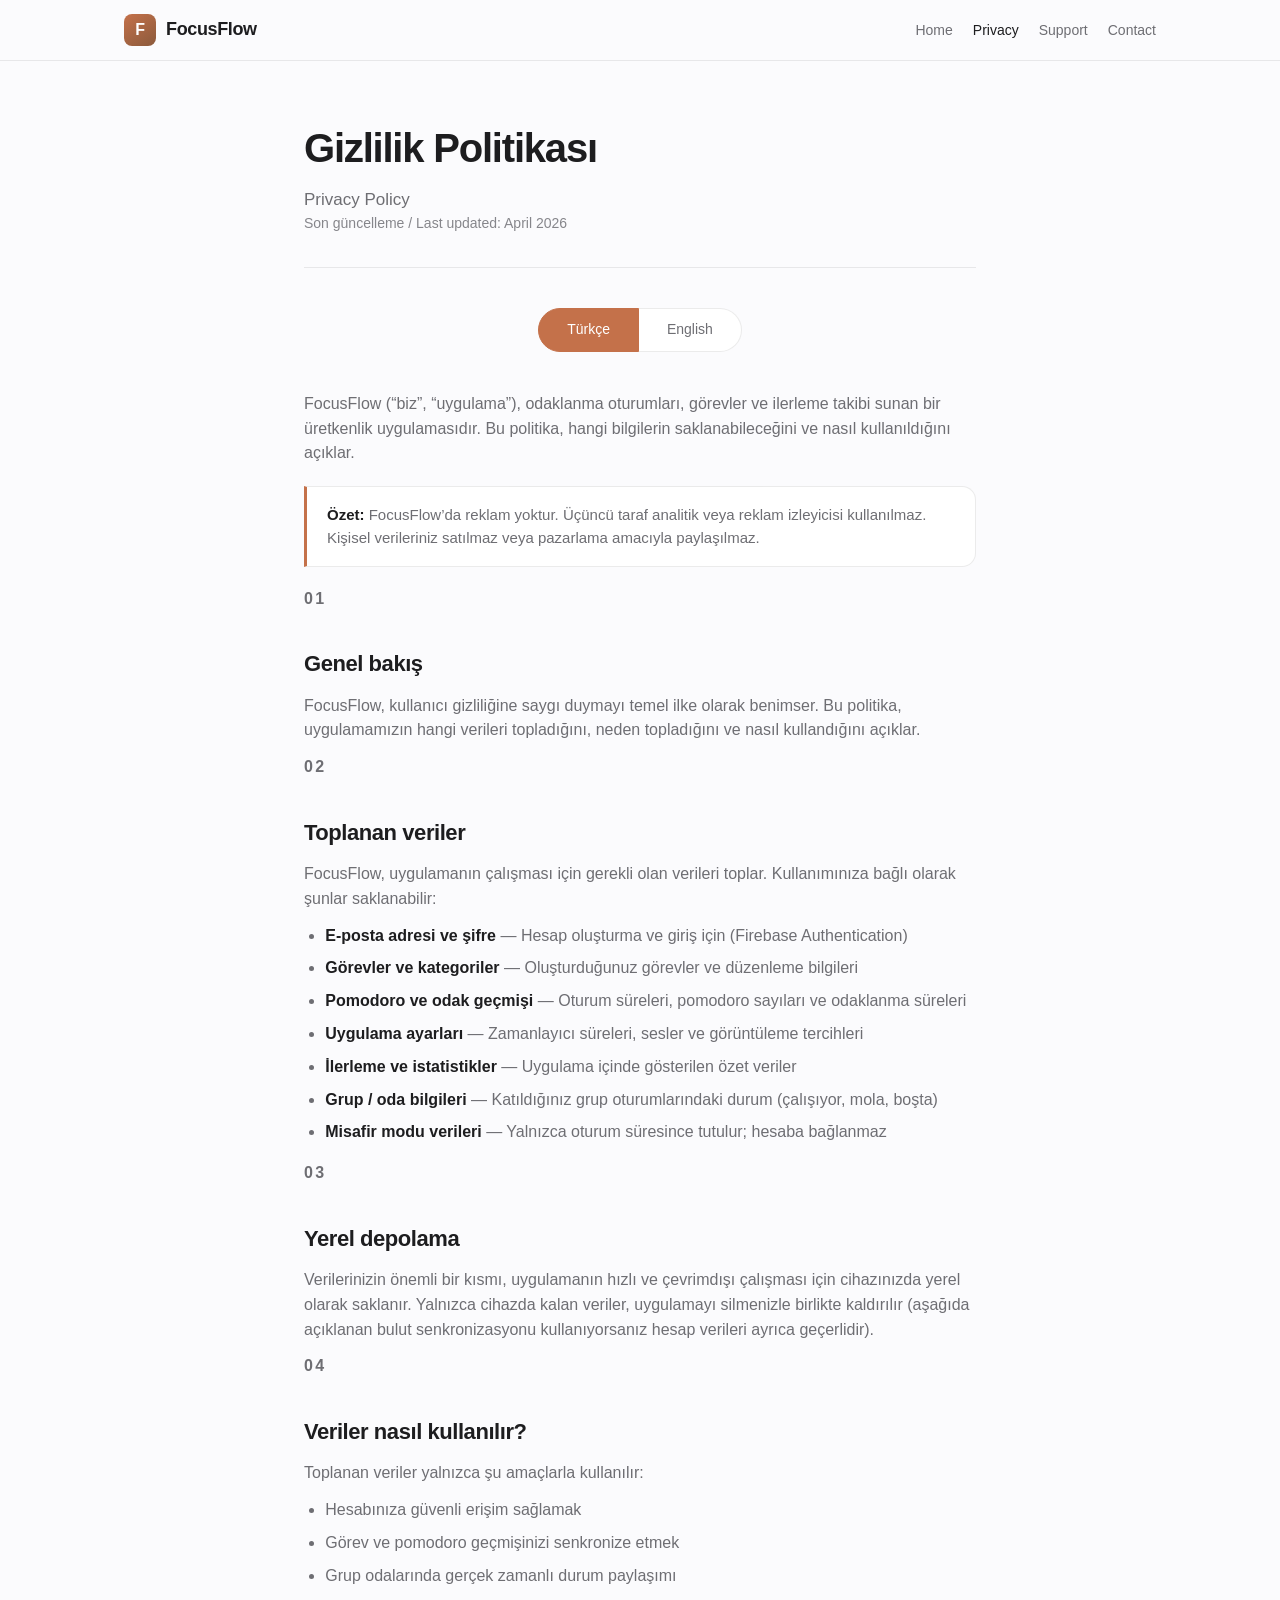
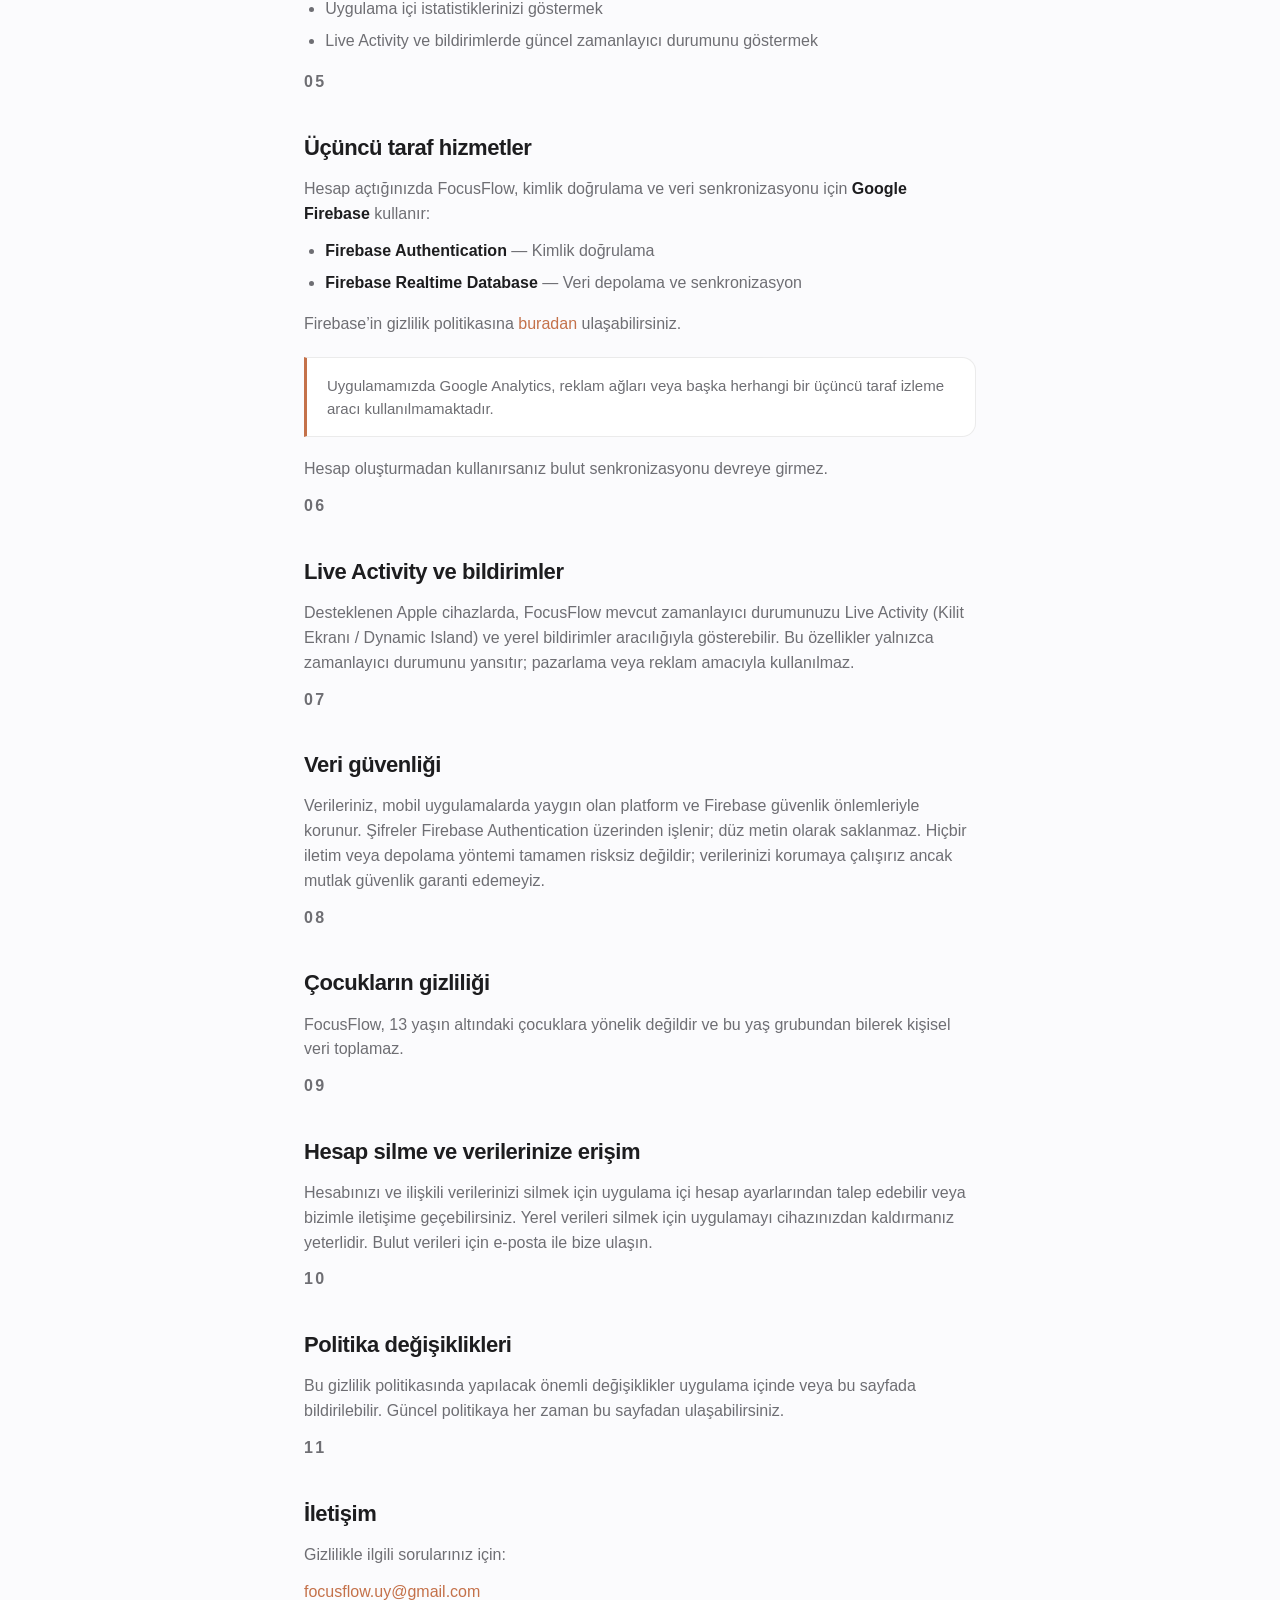
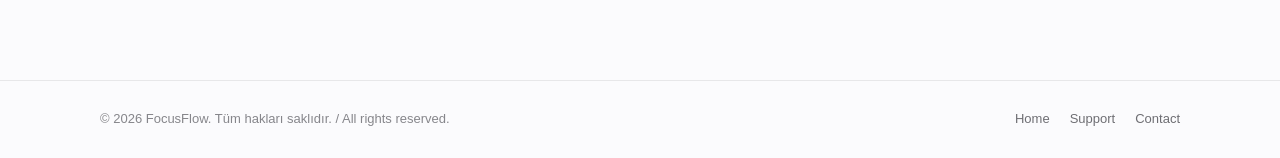
==== commit 1b50533d: "Add bilingual privacy policy with TR/EN toggle and full data sections. Co-authored-by: Cursor <curso" ====
--- a/privacy.html
+++ b/privacy.html
@@ -1,11 +1,11 @@
 <!DOCTYPE html>
-<html lang="en">
+<html lang="tr">
 <head>
   <meta charset="UTF-8">
   <meta name="viewport" content="width=device-width, initial-scale=1.0">
-  <meta name="description" content="FocusFlow Privacy Policy — what data we store and how we use it.">
-  <title>Privacy Policy — FocusFlow</title>
-  <link rel="stylesheet" href="assets/style.css">
+  <meta name="description" content="FocusFlow Gizlilik Politikası / Privacy Policy">
+  <title>Gizlilik Politikası — FocusFlow</title>
+  <link rel="stylesheet" href="css/style.css">
 </head>
 <body>
   <header class="site-header">
@@ -28,67 +28,182 @@
   <main>
     <div class="container-narrow">
       <header class="page-header">
-        <h1>Privacy Policy</h1>
-        <p class="meta">Last updated: May 2026</p>
+        <h1>Gizlilik Politikası</h1>
+        <p class="subtitle">Privacy Policy</p>
+        <p class="meta">Son güncelleme / Last updated: April 2026</p>
       </header>
 
-      <article class="legal-content">
-        <p>FocusFlow (“we”, “our”, or “the app”) is a productivity app for focus sessions, tasks, and progress tracking. This policy describes what information the app may store and how it is used. We aim to be clear and honest—we do not claim perfect anonymity or military-grade encryption.</p>
-
-        <div class="callout">
-          <p><strong>Summary:</strong> FocusFlow has no advertising, no third-party analytics, and we do not sell your personal data.</p>
+      <div class="lang-switcher">
+        <input type="radio" name="lang" id="lang-tr" checked>
+        <input type="radio" name="lang" id="lang-en">
+
+        <div class="lang-switch-labels">
+          <label for="lang-tr">Türkçe</label>
+          <label for="lang-en">English</label>
         </div>
 
-        <h2>What data the app stores</h2>
-        <p>Depending on how you use FocusFlow, the app may store:</p>
-        <ul>
-          <li><strong>Tasks and categories</strong> — titles, organization, and related settings you create.</li>
-          <li><strong>Focus and pomodoro history</strong> — session lengths, counts, and statistics derived from your usage.</li>
-          <li><strong>App settings</strong> — preferences such as timer durations, sounds, and display options.</li>
-          <li><strong>Progress and stats</strong> — aggregated views of your focus activity shown in the app.</li>
-        </ul>
-
-        <h2>Local storage</h2>
-        <p>Much of this data is kept on your device using local storage so the app can work offline and respond quickly. Data stored only on your device remains under your control and is removed when you delete the app (unless you also use cloud sync, described below).</p>
-
-        <h2>Account sign-in and cloud sync</h2>
-        <p>If you choose to create an account and sign in, FocusFlow uses <strong>Google Firebase</strong> to authenticate you and sync selected app data across your devices. In that case, the same types of data listed above (tasks, categories, focus history, settings, and stats) may be stored on Firebase servers associated with your account.</p>
-        <p>We use Firebase only for authentication and data sync—not for ads or cross-app tracking. Firebase operates under Google’s terms and privacy practices. You can read more at <a href="https://firebase.google.com/support/privacy" rel="noopener noreferrer">firebase.google.com/support/privacy</a>.</p>
-        <p>If you use the app without signing in, cloud sync does not apply and your data stays on the device for that usage mode.</p>
-
-        <h2>Live Activity and notifications</h2>
-        <p>On supported Apple devices, FocusFlow may show your current timer state through Live Activity (Lock Screen / Dynamic Island) and local notifications. These features use timer and session state on your device to display accurate information. They are not used for marketing or advertising.</p>
-
-        <h2>What we do not do</h2>
-        <ul>
-          <li>We do <strong>not</strong> show third-party advertisements in the app.</li>
-          <li>We do <strong>not</strong> use third-party analytics or advertising trackers.</li>
-          <li>We do <strong>not</strong> sell your personal data.</li>
-          <li>We do <strong>not</strong> use your data for unrelated marketing purposes.</li>
-        </ul>
-
-        <h2>Data security</h2>
-        <p>We rely on platform and Firebase security measures that are standard for mobile apps. Passwords are handled through Firebase Authentication and are not stored by us in plain text. No method of transmission or storage is completely secure; we work to protect your data but cannot guarantee absolute security.</p>
-
-        <h2>Children</h2>
-        <p>FocusFlow is not directed at children under 13, and we do not knowingly collect personal information from children under 13.</p>
-
-        <h2>Your choices</h2>
-        <p>You can stop using cloud sync by signing out or not creating an account. You may delete local app data by removing the app from your device. To request account or cloud data deletion, contact us at the email below and we will help where applicable.</p>
-
-        <h2>Changes to this policy</h2>
-        <p>We may update this policy from time to time. The “Last updated” date at the top will change when we do. Continued use of the app after changes means you accept the updated policy.</p>
-
-        <h2>Contact</h2>
-        <p>For privacy questions or requests:</p>
-        <p><a href="mailto:focusflow.uy@gmail.com">focusflow.uy@gmail.com</a></p>
-      </article>
+        <article class="legal-content lang-panel-tr">
+          <p>FocusFlow (“biz”, “uygulama”), odaklanma oturumları, görevler ve ilerleme takibi sunan bir üretkenlik uygulamasıdır. Bu politika, hangi bilgilerin saklanabileceğini ve nasıl kullanıldığını açıklar.</p>
+
+          <div class="callout">
+            <p><strong>Özet:</strong> FocusFlow’da reklam yoktur. Üçüncü taraf analitik veya reklam izleyicisi kullanılmaz. Kişisel verileriniz satılmaz veya pazarlama amacıyla paylaşılmaz.</p>
+          </div>
+
+          <p class="section-num">01</p>
+          <h2>Genel bakış</h2>
+          <p>FocusFlow, kullanıcı gizliliğine saygı duymayı temel ilke olarak benimser. Bu politika, uygulamamızın hangi verileri topladığını, neden topladığını ve nasıl kullandığını açıklar.</p>
+
+          <p class="section-num">02</p>
+          <h2>Toplanan veriler</h2>
+          <p>FocusFlow, uygulamanın çalışması için gerekli olan verileri toplar. Kullanımınıza bağlı olarak şunlar saklanabilir:</p>
+          <ul>
+            <li><strong>E-posta adresi ve şifre</strong> — Hesap oluşturma ve giriş için (Firebase Authentication)</li>
+            <li><strong>Görevler ve kategoriler</strong> — Oluşturduğunuz görevler ve düzenleme bilgileri</li>
+            <li><strong>Pomodoro ve odak geçmişi</strong> — Oturum süreleri, pomodoro sayıları ve odaklanma süreleri</li>
+            <li><strong>Uygulama ayarları</strong> — Zamanlayıcı süreleri, sesler ve görüntüleme tercihleri</li>
+            <li><strong>İlerleme ve istatistikler</strong> — Uygulama içinde gösterilen özet veriler</li>
+            <li><strong>Grup / oda bilgileri</strong> — Katıldığınız grup oturumlarındaki durum (çalışıyor, mola, boşta)</li>
+            <li><strong>Misafir modu verileri</strong> — Yalnızca oturum süresince tutulur; hesaba bağlanmaz</li>
+          </ul>
+
+          <p class="section-num">03</p>
+          <h2>Yerel depolama</h2>
+          <p>Verilerinizin önemli bir kısmı, uygulamanın hızlı ve çevrimdışı çalışması için cihazınızda yerel olarak saklanır. Yalnızca cihazda kalan veriler, uygulamayı silmenizle birlikte kaldırılır (aşağıda açıklanan bulut senkronizasyonu kullanıyorsanız hesap verileri ayrıca geçerlidir).</p>
+
+          <p class="section-num">04</p>
+          <h2>Veriler nasıl kullanılır?</h2>
+          <p>Toplanan veriler yalnızca şu amaçlarla kullanılır:</p>
+          <ul>
+            <li>Hesabınıza güvenli erişim sağlamak</li>
+            <li>Görev ve pomodoro geçmişinizi senkronize etmek</li>
+            <li>Grup odalarında gerçek zamanlı durum paylaşımı</li>
+            <li>Uygulama içi istatistiklerinizi göstermek</li>
+            <li>Live Activity ve bildirimlerde güncel zamanlayıcı durumunu göstermek</li>
+          </ul>
+
+          <p class="section-num">05</p>
+          <h2>Üçüncü taraf hizmetler</h2>
+          <p>Hesap açtığınızda FocusFlow, kimlik doğrulama ve veri senkronizasyonu için <strong>Google Firebase</strong> kullanır:</p>
+          <ul>
+            <li><strong>Firebase Authentication</strong> — Kimlik doğrulama</li>
+            <li><strong>Firebase Realtime Database</strong> — Veri depolama ve senkronizasyon</li>
+          </ul>
+          <p>Firebase’in gizlilik politikasına <a href="https://firebase.google.com/support/privacy" rel="noopener noreferrer">buradan</a> ulaşabilirsiniz.</p>
+          <div class="callout">
+            <p>Uygulamamızda Google Analytics, reklam ağları veya başka herhangi bir üçüncü taraf izleme aracı kullanılmamaktadır.</p>
+          </div>
+          <p>Hesap oluşturmadan kullanırsanız bulut senkronizasyonu devreye girmez.</p>
+
+          <p class="section-num">06</p>
+          <h2>Live Activity ve bildirimler</h2>
+          <p>Desteklenen Apple cihazlarda, FocusFlow mevcut zamanlayıcı durumunuzu Live Activity (Kilit Ekranı / Dynamic Island) ve yerel bildirimler aracılığıyla gösterebilir. Bu özellikler yalnızca zamanlayıcı durumunu yansıtır; pazarlama veya reklam amacıyla kullanılmaz.</p>
+
+          <p class="section-num">07</p>
+          <h2>Veri güvenliği</h2>
+          <p>Verileriniz, mobil uygulamalarda yaygın olan platform ve Firebase güvenlik önlemleriyle korunur. Şifreler Firebase Authentication üzerinden işlenir; düz metin olarak saklanmaz. Hiçbir iletim veya depolama yöntemi tamamen risksiz değildir; verilerinizi korumaya çalışırız ancak mutlak güvenlik garanti edemeyiz.</p>
+
+          <p class="section-num">08</p>
+          <h2>Çocukların gizliliği</h2>
+          <p>FocusFlow, 13 yaşın altındaki çocuklara yönelik değildir ve bu yaş grubundan bilerek kişisel veri toplamaz.</p>
+
+          <p class="section-num">09</p>
+          <h2>Hesap silme ve verilerinize erişim</h2>
+          <p>Hesabınızı ve ilişkili verilerinizi silmek için uygulama içi hesap ayarlarından talep edebilir veya bizimle iletişime geçebilirsiniz. Yerel verileri silmek için uygulamayı cihazınızdan kaldırmanız yeterlidir. Bulut verileri için e-posta ile bize ulaşın.</p>
+
+          <p class="section-num">10</p>
+          <h2>Politika değişiklikleri</h2>
+          <p>Bu gizlilik politikasında yapılacak önemli değişiklikler uygulama içinde veya bu sayfada bildirilebilir. Güncel politikaya her zaman bu sayfadan ulaşabilirsiniz.</p>
+
+          <p class="section-num">11</p>
+          <h2>İletişim</h2>
+          <p>Gizlilikle ilgili sorularınız için:</p>
+          <p><a href="mailto:focusflow.uy@gmail.com">focusflow.uy@gmail.com</a></p>
+        </article>
+
+        <article class="legal-content lang-panel-en">
+          <p>FocusFlow (“we”, “our”, or “the app”) is a productivity app for focus sessions, tasks, and progress tracking. This policy describes what information may be stored and how it is used.</p>
+
+          <div class="callout">
+            <p><strong>Summary:</strong> FocusFlow has no advertisements. We do not use third-party analytics or ad trackers. We do not sell your personal data or share it for marketing purposes.</p>
+          </div>
+
+          <p class="section-num">01</p>
+          <h2>Overview</h2>
+          <p>FocusFlow is committed to respecting your privacy. This policy explains what data our app collects, why we collect it, and how we use it.</p>
+
+          <p class="section-num">02</p>
+          <h2>Data we collect</h2>
+          <p>FocusFlow collects data necessary for the app to function. Depending on how you use the app, we may store:</p>
+          <ul>
+            <li><strong>Email address and password</strong> — For account creation and sign-in (Firebase Authentication)</li>
+            <li><strong>Tasks and categories</strong> — Tasks you create and how you organize them</li>
+            <li><strong>Pomodoro and focus history</strong> — Session lengths, pomodoro counts, and focus durations</li>
+            <li><strong>App settings</strong> — Timer durations, sounds, and display preferences</li>
+            <li><strong>Progress and statistics</strong> — Summaries of your focus activity shown in the app</li>
+            <li><strong>Group / room information</strong> — Your status in group sessions (working, break, idle)</li>
+            <li><strong>Guest mode data</strong> — Held only for the duration of the session; not linked to an account</li>
+          </ul>
+
+          <p class="section-num">03</p>
+          <h2>Local storage</h2>
+          <p>Much of your data is stored locally on your device so the app works quickly and offline. Data kept only on your device is removed when you delete the app (unless you also use cloud sync, described below).</p>
+
+          <p class="section-num">04</p>
+          <h2>How we use your data</h2>
+          <p>Collected data is used solely for:</p>
+          <ul>
+            <li>Providing secure access to your account</li>
+            <li>Syncing your tasks and pomodoro history</li>
+            <li>Real-time status sharing in group rooms</li>
+            <li>Displaying in-app statistics</li>
+            <li>Showing current timer state in Live Activity and notifications</li>
+          </ul>
+
+          <p class="section-num">05</p>
+          <h2>Third-party services</h2>
+          <p>If you create an account, FocusFlow uses <strong>Google Firebase</strong> for authentication and data sync:</p>
+          <ul>
+            <li><strong>Firebase Authentication</strong> — Identity verification</li>
+            <li><strong>Firebase Realtime Database</strong> — Data storage and synchronization</li>
+          </ul>
+          <p>You can review Firebase’s privacy policy <a href="https://firebase.google.com/support/privacy" rel="noopener noreferrer">here</a>.</p>
+          <div class="callout">
+            <p>Our app does not use Google Analytics, ad networks, or any other third-party tracking tools.</p>
+          </div>
+          <p>If you use the app without signing in, cloud sync does not apply.</p>
+
+          <p class="section-num">06</p>
+          <h2>Live Activity and notifications</h2>
+          <p>On supported Apple devices, FocusFlow may show your current timer through Live Activity (Lock Screen / Dynamic Island) and local notifications. These features reflect timer state only; they are not used for marketing or advertising.</p>
+
+          <p class="section-num">07</p>
+          <h2>Data security</h2>
+          <p>Your data is protected using standard platform and Firebase security measures. Passwords are handled through Firebase Authentication and are not stored in plain text. No method of transmission or storage is completely secure; we work to protect your data but cannot guarantee absolute security.</p>
+
+          <p class="section-num">08</p>
+          <h2>Children’s privacy</h2>
+          <p>FocusFlow is not directed at children under 13 and does not knowingly collect personal information from children under 13.</p>
+
+          <p class="section-num">09</p>
+          <h2>Account deletion and data access</h2>
+          <p>You may request deletion of your account and associated data through in-app account settings or by contacting us. Removing the app from your device deletes local data. For cloud data, email us at the address below.</p>
+
+          <p class="section-num">10</p>
+          <h2>Policy changes</h2>
+          <p>We may update this policy from time to time. Significant changes may be communicated in the app or on this page. The current policy is always available here.</p>
+
+          <p class="section-num">11</p>
+          <h2>Contact</h2>
+          <p>For privacy-related questions:</p>
+          <p><a href="mailto:focusflow.uy@gmail.com">focusflow.uy@gmail.com</a></p>
+        </article>
+      </div>
     </div>
   </main>
 
   <footer class="site-footer">
     <div class="footer-inner">
-      <p>© 2026 FocusFlow. All rights reserved.</p>
+      <p>© 2026 FocusFlow. Tüm hakları saklıdır. / All rights reserved.</p>
       <div class="footer-links">
         <a href="index.html">Home</a>
         <a href="support.html">Support</a>
--- a/css/style.css
+++ b/css/style.css
@@ -0,0 +1,530 @@
+/* FocusFlow — static site styles (system fonts, no external deps) */
+
+:root {
+  --bg: #fbfbfd;
+  --bg-elevated: #ffffff;
+  --text: #1d1d1f;
+  --text-secondary: #6e6e73;
+  --text-tertiary: #86868b;
+  --accent: #c4714a;
+  --accent-hover: #a85d3a;
+  --border: rgba(0, 0, 0, 0.08);
+  --shadow: 0 2px 16px rgba(0, 0, 0, 0.06);
+  --radius: 14px;
+  --max-width: 720px;
+  --page-width: 1080px;
+  --font: -apple-system, BlinkMacSystemFont, "SF Pro Text", "Segoe UI", Roboto, Helvetica, Arial, sans-serif;
+  --font-display: -apple-system, BlinkMacSystemFont, "SF Pro Display", "Segoe UI", Roboto, Helvetica, Arial, sans-serif;
+}
+
+@media (prefers-color-scheme: dark) {
+  :root {
+    --bg: #000000;
+    --bg-elevated: #1c1c1e;
+    --text: #f5f5f7;
+    --text-secondary: #a1a1a6;
+    --text-tertiary: #6e6e73;
+    --accent: #e8977a;
+    --accent-hover: #f0a88a;
+    --border: rgba(255, 255, 255, 0.1);
+    --shadow: 0 2px 24px rgba(0, 0, 0, 0.4);
+  }
+}
+
+*, *::before, *::after {
+  box-sizing: border-box;
+  margin: 0;
+  padding: 0;
+}
+
+html {
+  -webkit-text-size-adjust: 100%;
+  scroll-behavior: smooth;
+}
+
+body {
+  font-family: var(--font);
+  font-size: 17px;
+  line-height: 1.55;
+  color: var(--text);
+  background: var(--bg);
+  min-height: 100vh;
+  display: flex;
+  flex-direction: column;
+}
+
+a {
+  color: var(--accent);
+  text-decoration: none;
+}
+
+a:hover {
+  text-decoration: underline;
+}
+
+a:focus-visible {
+  outline: 2px solid var(--accent);
+  outline-offset: 3px;
+  border-radius: 4px;
+}
+
+/* Header */
+.site-header {
+  position: sticky;
+  top: 0;
+  z-index: 100;
+  background: color-mix(in srgb, var(--bg) 85%, transparent);
+  backdrop-filter: saturate(180%) blur(20px);
+  -webkit-backdrop-filter: saturate(180%) blur(20px);
+  border-bottom: 1px solid var(--border);
+}
+
+.header-inner {
+  max-width: var(--page-width);
+  margin: 0 auto;
+  padding: 14px 24px;
+  display: flex;
+  align-items: center;
+  justify-content: space-between;
+  gap: 16px;
+}
+
+.logo {
+  display: flex;
+  align-items: center;
+  gap: 10px;
+  font-family: var(--font-display);
+  font-size: 18px;
+  font-weight: 600;
+  color: var(--text);
+  text-decoration: none;
+  letter-spacing: -0.02em;
+}
+
+.logo:hover {
+  text-decoration: none;
+  opacity: 0.85;
+}
+
+.logo-mark {
+  width: 32px;
+  height: 32px;
+  border-radius: 8px;
+  background: linear-gradient(145deg, var(--accent), #8b5a3c);
+  display: flex;
+  align-items: center;
+  justify-content: center;
+  color: #fff;
+  font-size: 16px;
+  font-weight: 700;
+  flex-shrink: 0;
+}
+
+nav ul {
+  list-style: none;
+  display: flex;
+  gap: 8px 20px;
+  flex-wrap: wrap;
+  justify-content: flex-end;
+}
+
+nav a {
+  font-size: 14px;
+  color: var(--text-secondary);
+  text-decoration: none;
+  padding: 6px 0;
+}
+
+nav a:hover,
+nav a[aria-current="page"] {
+  color: var(--text);
+  text-decoration: none;
+}
+
+nav a[aria-current="page"] {
+  font-weight: 500;
+}
+
+/* Main */
+main {
+  flex: 1;
+  width: 100%;
+}
+
+.container {
+  max-width: var(--page-width);
+  margin: 0 auto;
+  padding: 0 24px;
+}
+
+.container-narrow {
+  max-width: var(--max-width);
+  margin: 0 auto;
+  padding: 0 24px;
+}
+
+/* Hero */
+.hero {
+  padding: 72px 0 56px;
+  text-align: center;
+}
+
+.hero h1 {
+  font-family: var(--font-display);
+  font-size: clamp(40px, 8vw, 56px);
+  font-weight: 700;
+  letter-spacing: -0.03em;
+  line-height: 1.08;
+  margin-bottom: 16px;
+}
+
+.hero .tagline {
+  font-size: clamp(19px, 3vw, 22px);
+  color: var(--text-secondary);
+  max-width: 520px;
+  margin: 0 auto 32px;
+  font-weight: 400;
+  line-height: 1.45;
+}
+
+.hero-cta {
+  display: flex;
+  flex-wrap: wrap;
+  gap: 12px;
+  justify-content: center;
+}
+
+.btn {
+  display: inline-block;
+  padding: 12px 22px;
+  border-radius: 980px;
+  font-size: 15px;
+  font-weight: 500;
+  text-decoration: none;
+  transition: background 0.2s, color 0.2s;
+}
+
+.btn-primary {
+  background: var(--accent);
+  color: #fff;
+}
+
+.btn-primary:hover {
+  background: var(--accent-hover);
+  text-decoration: none;
+  color: #fff;
+}
+
+.btn-secondary {
+  background: var(--bg-elevated);
+  color: var(--text);
+  border: 1px solid var(--border);
+  box-shadow: var(--shadow);
+}
+
+.btn-secondary:hover {
+  text-decoration: none;
+  opacity: 0.9;
+}
+
+/* Feature grid */
+.section {
+  padding: 48px 0;
+}
+
+.section-title {
+  font-family: var(--font-display);
+  font-size: 28px;
+  font-weight: 600;
+  letter-spacing: -0.02em;
+  text-align: center;
+  margin-bottom: 36px;
+}
+
+.features {
+  display: grid;
+  grid-template-columns: repeat(auto-fit, minmax(260px, 1fr));
+  gap: 16px;
+  max-width: 960px;
+  margin: 0 auto;
+}
+
+.feature-card {
+  background: var(--bg-elevated);
+  border: 1px solid var(--border);
+  border-radius: var(--radius);
+  padding: 24px;
+  box-shadow: var(--shadow);
+}
+
+.feature-card h3 {
+  font-family: var(--font-display);
+  font-size: 17px;
+  font-weight: 600;
+  margin-bottom: 8px;
+  letter-spacing: -0.01em;
+}
+
+.feature-card p {
+  font-size: 15px;
+  color: var(--text-secondary);
+  line-height: 1.5;
+}
+
+/* Contact strip */
+.contact-strip {
+  margin: 24px auto 64px;
+  max-width: 560px;
+  text-align: center;
+  padding: 32px 28px;
+  background: var(--bg-elevated);
+  border: 1px solid var(--border);
+  border-radius: var(--radius);
+  box-shadow: var(--shadow);
+}
+
+.contact-strip h2 {
+  font-family: var(--font-display);
+  font-size: 22px;
+  font-weight: 600;
+  margin-bottom: 8px;
+}
+
+.contact-strip p {
+  color: var(--text-secondary);
+  font-size: 15px;
+  margin-bottom: 12px;
+}
+
+.contact-strip .email {
+  font-size: 17px;
+  font-weight: 500;
+}
+
+/* Legal / support content */
+.page-header {
+  padding: 56px 0 32px;
+  border-bottom: 1px solid var(--border);
+  margin-bottom: 40px;
+}
+
+.page-header h1 {
+  font-family: var(--font-display);
+  font-size: clamp(32px, 6vw, 40px);
+  font-weight: 700;
+  letter-spacing: -0.03em;
+  margin-bottom: 8px;
+}
+
+.page-header .meta {
+  font-size: 14px;
+  color: var(--text-tertiary);
+}
+
+.legal-content {
+  padding-bottom: 64px;
+}
+
+.legal-content h2 {
+  font-family: var(--font-display);
+  font-size: 22px;
+  font-weight: 600;
+  margin: 36px 0 12px;
+  letter-spacing: -0.02em;
+}
+
+.legal-content h2:first-child {
+  margin-top: 0;
+}
+
+.legal-content p,
+.legal-content li {
+  color: var(--text-secondary);
+  font-size: 16px;
+  margin-bottom: 12px;
+}
+
+.legal-content ul {
+  margin: 0 0 16px 1.25em;
+}
+
+.legal-content li {
+  margin-bottom: 8px;
+}
+
+.legal-content strong {
+  color: var(--text);
+  font-weight: 600;
+}
+
+.callout {
+  background: var(--bg-elevated);
+  border: 1px solid var(--border);
+  border-left: 3px solid var(--accent);
+  border-radius: 0 var(--radius) var(--radius) 0;
+  padding: 16px 20px;
+  margin: 20px 0;
+}
+
+.callout p {
+  margin: 0;
+  font-size: 15px;
+}
+
+.section-num {
+  font-size: 11px;
+  font-weight: 600;
+  letter-spacing: 0.14em;
+  text-transform: uppercase;
+  color: var(--accent);
+  margin-bottom: 6px;
+}
+
+.page-header .subtitle {
+  font-size: 17px;
+  color: var(--text-secondary);
+  font-weight: 400;
+  margin-top: 4px;
+}
+
+/* Bilingual privacy — CSS-only language toggle */
+.lang-switcher input[type="radio"] {
+  position: absolute;
+  width: 1px;
+  height: 1px;
+  padding: 0;
+  margin: -1px;
+  overflow: hidden;
+  clip: rect(0, 0, 0, 0);
+  white-space: nowrap;
+  border: 0;
+}
+
+.lang-switch-labels {
+  display: flex;
+  justify-content: center;
+  gap: 0;
+  margin-bottom: 40px;
+}
+
+.lang-switch-labels label {
+  padding: 10px 28px;
+  border: 1px solid var(--border);
+  background: var(--bg-elevated);
+  cursor: pointer;
+  font-size: 14px;
+  color: var(--text-secondary);
+  transition: background 0.2s, color 0.2s, border-color 0.2s;
+}
+
+.lang-switch-labels label:first-of-type {
+  border-radius: 980px 0 0 980px;
+}
+
+.lang-switch-labels label:last-of-type {
+  border-radius: 0 980px 980px 0;
+  border-left: none;
+}
+
+#lang-tr:checked ~ .lang-switch-labels label[for="lang-tr"],
+#lang-en:checked ~ .lang-switch-labels label[for="lang-en"] {
+  background: var(--accent);
+  border-color: var(--accent);
+  color: #fff;
+}
+
+.lang-switcher .lang-panel-en {
+  display: none;
+}
+
+.lang-switcher #lang-en:checked ~ .lang-panel-tr {
+  display: none;
+}
+
+.lang-switcher #lang-en:checked ~ .lang-panel-en {
+  display: block;
+}
+
+/* Support topics */
+.topic-list {
+  list-style: none;
+  margin: 0;
+  padding: 0;
+}
+
+.topic-list li {
+  background: var(--bg-elevated);
+  border: 1px solid var(--border);
+  border-radius: var(--radius);
+  padding: 20px 22px;
+  margin-bottom: 12px;
+  box-shadow: var(--shadow);
+}
+
+.topic-list h3 {
+  font-size: 17px;
+  font-weight: 600;
+  margin-bottom: 6px;
+  color: var(--text);
+}
+
+.topic-list p {
+  margin: 0;
+  font-size: 15px;
+}
+
+/* Footer */
+.site-footer {
+  border-top: 1px solid var(--border);
+  padding: 28px 24px;
+  margin-top: auto;
+}
+
+.footer-inner {
+  max-width: var(--page-width);
+  margin: 0 auto;
+  display: flex;
+  flex-wrap: wrap;
+  align-items: center;
+  justify-content: space-between;
+  gap: 16px;
+  font-size: 13px;
+  color: var(--text-tertiary);
+}
+
+.footer-links {
+  display: flex;
+  flex-wrap: wrap;
+  gap: 8px 20px;
+}
+
+.footer-links a {
+  color: var(--text-secondary);
+  text-decoration: none;
+  font-size: 13px;
+}
+
+.footer-links a:hover {
+  color: var(--text);
+  text-decoration: none;
+}
+
+@media (max-width: 600px) {
+  .header-inner {
+    flex-direction: column;
+    align-items: flex-start;
+  }
+
+  nav ul {
+    justify-content: flex-start;
+  }
+
+  .hero {
+    padding: 48px 0 40px;
+  }
+
+  .footer-inner {
+    flex-direction: column;
+    align-items: flex-start;
+  }
+}
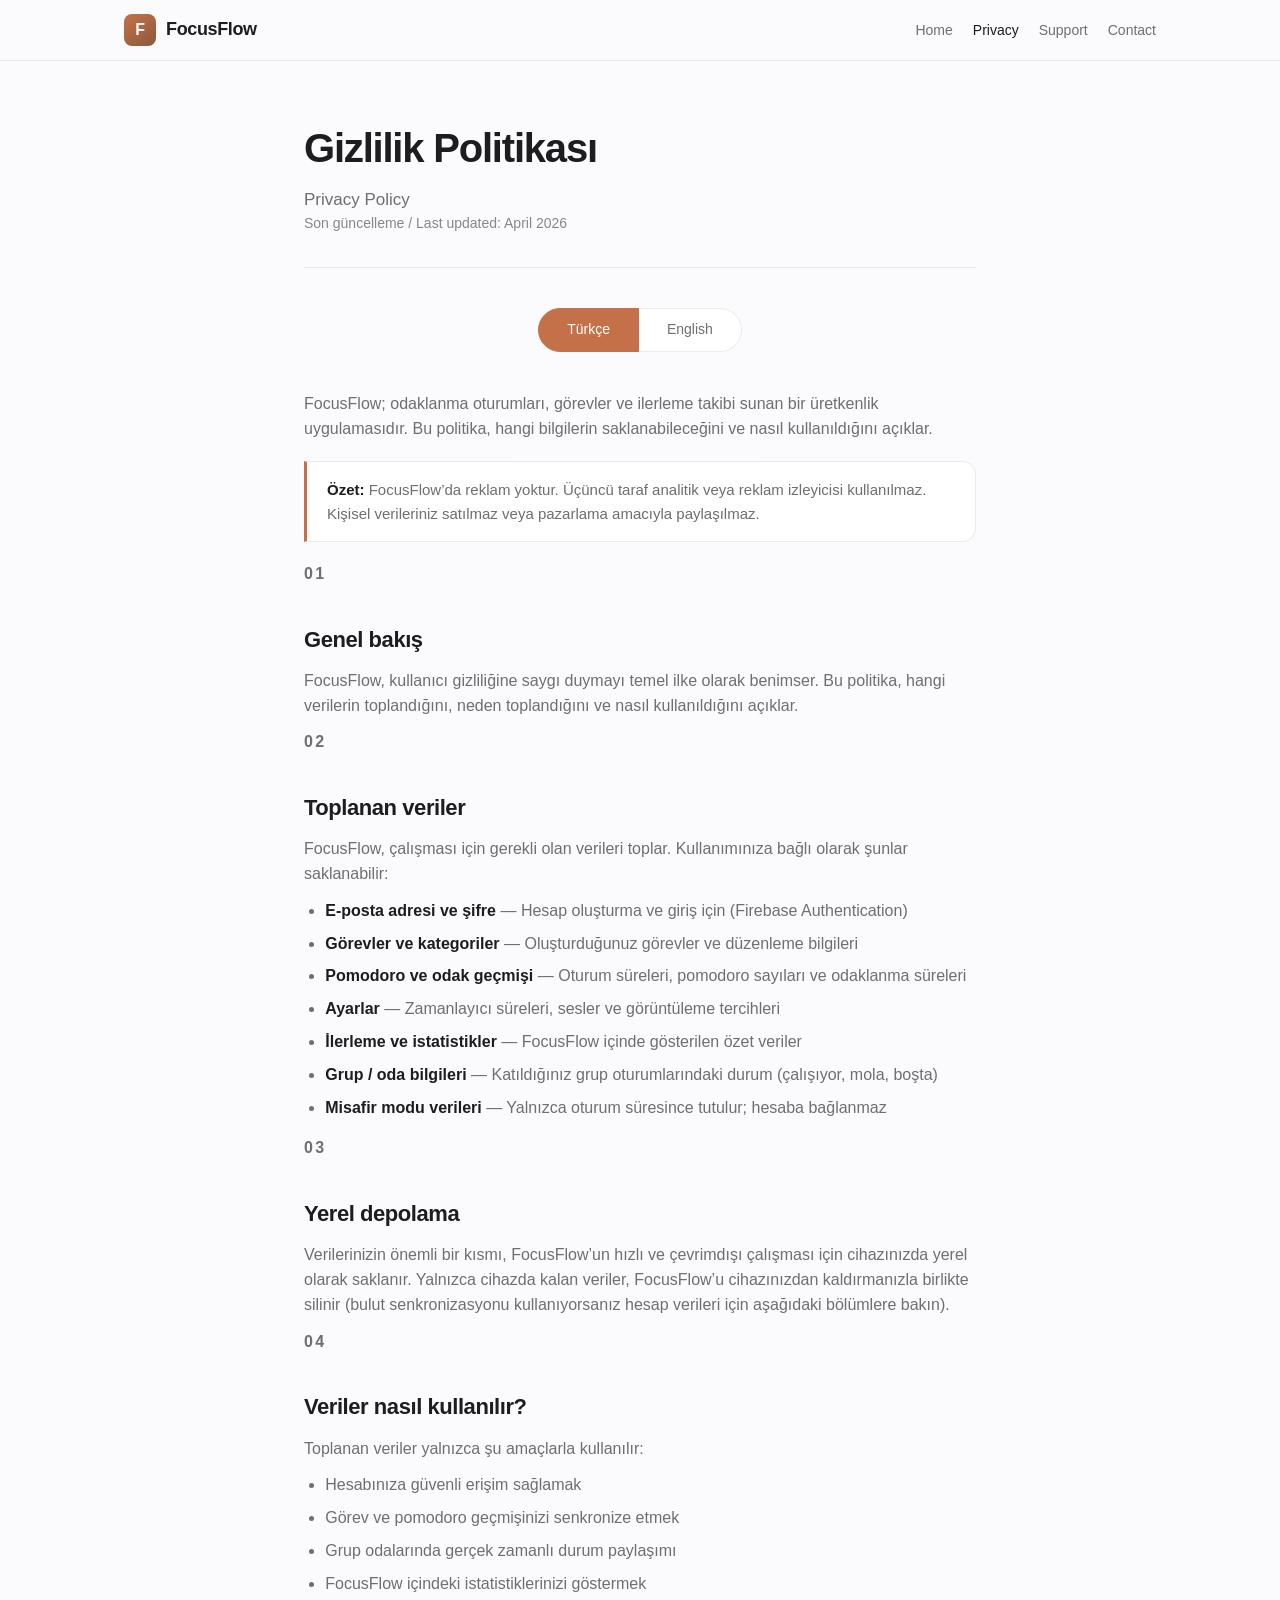
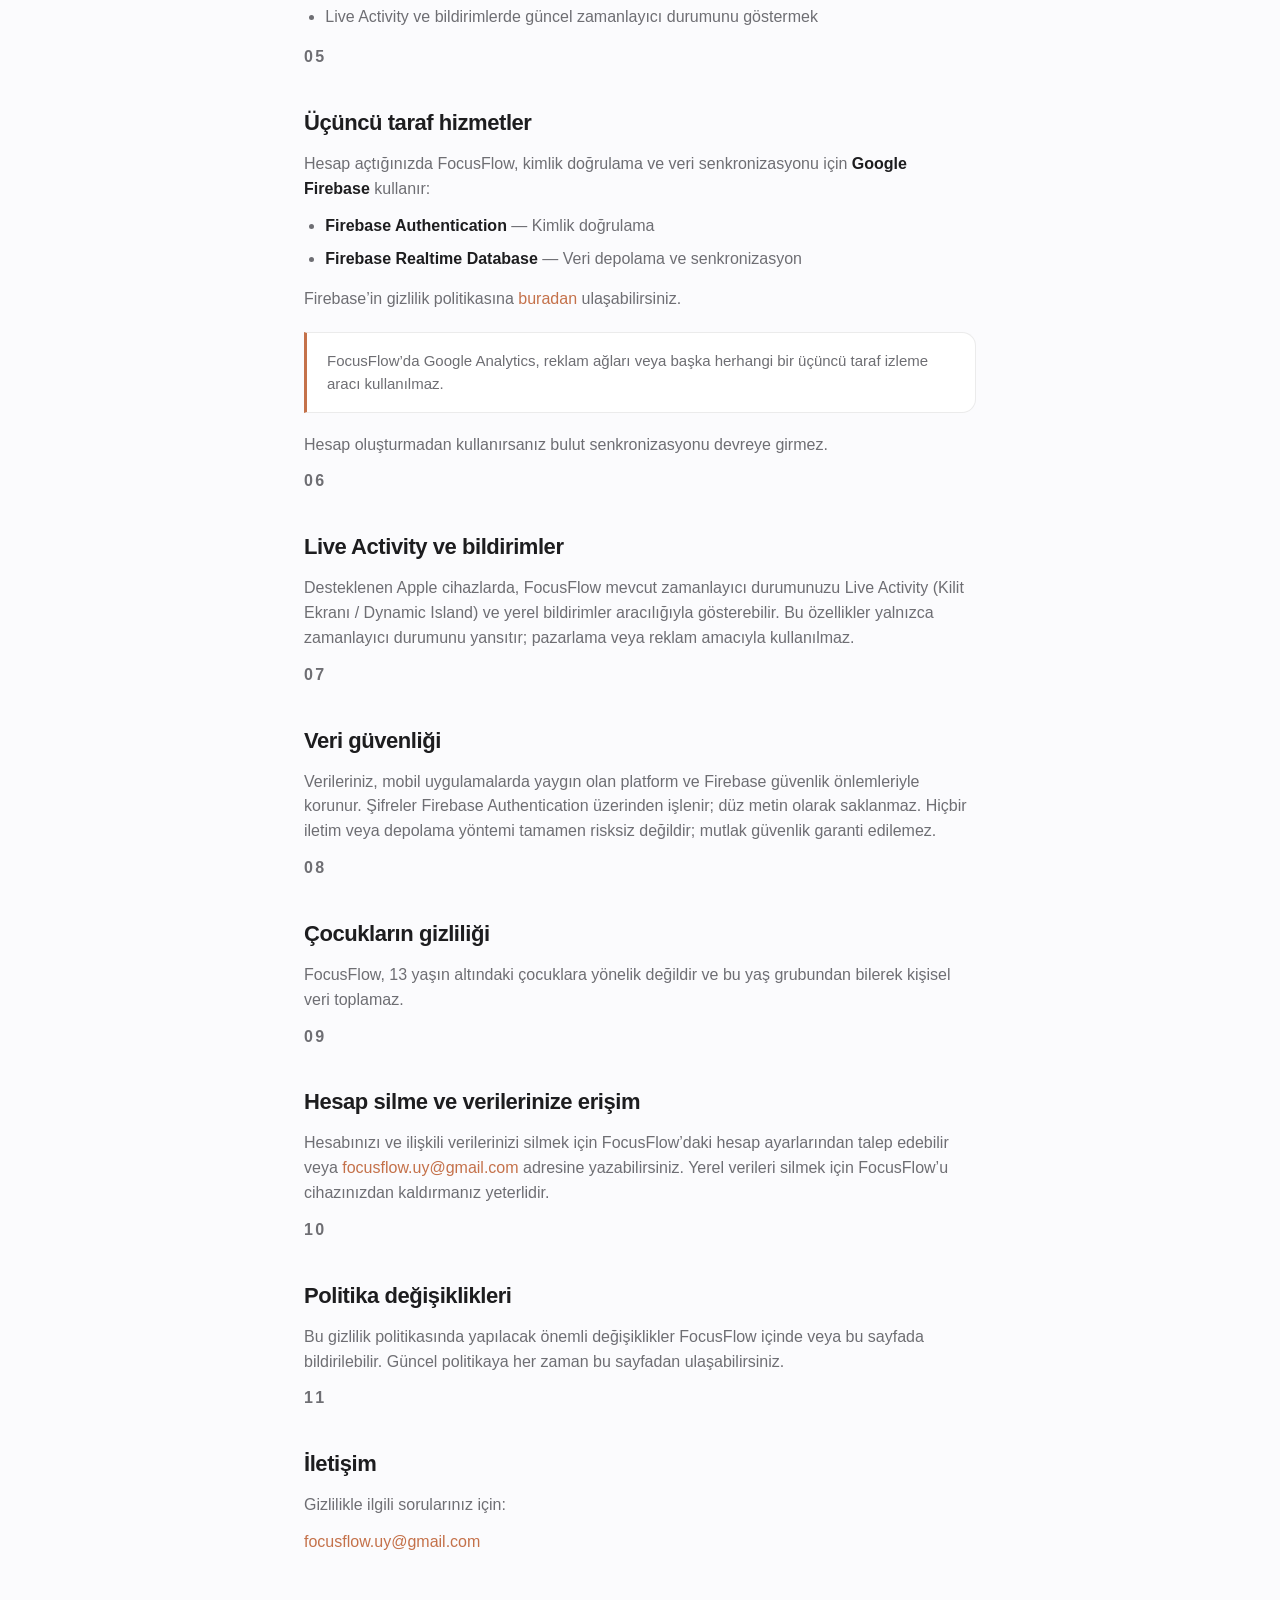
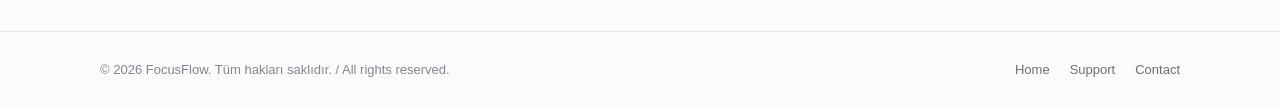
==== commit 7fd75703: "Simplify privacy policy wording; remove legal biz/uygulama phrasing. Co-authored-by: Cursor <cursora" ====
--- a/privacy.html
+++ b/privacy.html
@@ -43,7 +43,7 @@
         </div>
 
         <article class="legal-content lang-panel-tr">
-          <p>FocusFlow (“biz”, “uygulama”), odaklanma oturumları, görevler ve ilerleme takibi sunan bir üretkenlik uygulamasıdır. Bu politika, hangi bilgilerin saklanabileceğini ve nasıl kullanıldığını açıklar.</p>
+          <p>FocusFlow; odaklanma oturumları, görevler ve ilerleme takibi sunan bir üretkenlik uygulamasıdır. Bu politika, hangi bilgilerin saklanabileceğini ve nasıl kullanıldığını açıklar.</p>
 
           <div class="callout">
             <p><strong>Özet:</strong> FocusFlow’da reklam yoktur. Üçüncü taraf analitik veya reklam izleyicisi kullanılmaz. Kişisel verileriniz satılmaz veya pazarlama amacıyla paylaşılmaz.</p>
@@ -51,24 +51,24 @@
 
           <p class="section-num">01</p>
           <h2>Genel bakış</h2>
-          <p>FocusFlow, kullanıcı gizliliğine saygı duymayı temel ilke olarak benimser. Bu politika, uygulamamızın hangi verileri topladığını, neden topladığını ve nasıl kullandığını açıklar.</p>
+          <p>FocusFlow, kullanıcı gizliliğine saygı duymayı temel ilke olarak benimser. Bu politika, hangi verilerin toplandığını, neden toplandığını ve nasıl kullanıldığını açıklar.</p>
 
           <p class="section-num">02</p>
           <h2>Toplanan veriler</h2>
-          <p>FocusFlow, uygulamanın çalışması için gerekli olan verileri toplar. Kullanımınıza bağlı olarak şunlar saklanabilir:</p>
+          <p>FocusFlow, çalışması için gerekli olan verileri toplar. Kullanımınıza bağlı olarak şunlar saklanabilir:</p>
           <ul>
             <li><strong>E-posta adresi ve şifre</strong> — Hesap oluşturma ve giriş için (Firebase Authentication)</li>
             <li><strong>Görevler ve kategoriler</strong> — Oluşturduğunuz görevler ve düzenleme bilgileri</li>
             <li><strong>Pomodoro ve odak geçmişi</strong> — Oturum süreleri, pomodoro sayıları ve odaklanma süreleri</li>
-            <li><strong>Uygulama ayarları</strong> — Zamanlayıcı süreleri, sesler ve görüntüleme tercihleri</li>
-            <li><strong>İlerleme ve istatistikler</strong> — Uygulama içinde gösterilen özet veriler</li>
+            <li><strong>Ayarlar</strong> — Zamanlayıcı süreleri, sesler ve görüntüleme tercihleri</li>
+            <li><strong>İlerleme ve istatistikler</strong> — FocusFlow içinde gösterilen özet veriler</li>
             <li><strong>Grup / oda bilgileri</strong> — Katıldığınız grup oturumlarındaki durum (çalışıyor, mola, boşta)</li>
             <li><strong>Misafir modu verileri</strong> — Yalnızca oturum süresince tutulur; hesaba bağlanmaz</li>
           </ul>
 
           <p class="section-num">03</p>
           <h2>Yerel depolama</h2>
-          <p>Verilerinizin önemli bir kısmı, uygulamanın hızlı ve çevrimdışı çalışması için cihazınızda yerel olarak saklanır. Yalnızca cihazda kalan veriler, uygulamayı silmenizle birlikte kaldırılır (aşağıda açıklanan bulut senkronizasyonu kullanıyorsanız hesap verileri ayrıca geçerlidir).</p>
+          <p>Verilerinizin önemli bir kısmı, FocusFlow’un hızlı ve çevrimdışı çalışması için cihazınızda yerel olarak saklanır. Yalnızca cihazda kalan veriler, FocusFlow’u cihazınızdan kaldırmanızla birlikte silinir (bulut senkronizasyonu kullanıyorsanız hesap verileri için aşağıdaki bölümlere bakın).</p>
 
           <p class="section-num">04</p>
           <h2>Veriler nasıl kullanılır?</h2>
@@ -77,7 +77,7 @@
             <li>Hesabınıza güvenli erişim sağlamak</li>
             <li>Görev ve pomodoro geçmişinizi senkronize etmek</li>
             <li>Grup odalarında gerçek zamanlı durum paylaşımı</li>
-            <li>Uygulama içi istatistiklerinizi göstermek</li>
+            <li>FocusFlow içindeki istatistiklerinizi göstermek</li>
             <li>Live Activity ve bildirimlerde güncel zamanlayıcı durumunu göstermek</li>
           </ul>
 
@@ -90,7 +90,7 @@
           </ul>
           <p>Firebase’in gizlilik politikasına <a href="https://firebase.google.com/support/privacy" rel="noopener noreferrer">buradan</a> ulaşabilirsiniz.</p>
           <div class="callout">
-            <p>Uygulamamızda Google Analytics, reklam ağları veya başka herhangi bir üçüncü taraf izleme aracı kullanılmamaktadır.</p>
+            <p>FocusFlow’da Google Analytics, reklam ağları veya başka herhangi bir üçüncü taraf izleme aracı kullanılmaz.</p>
           </div>
           <p>Hesap oluşturmadan kullanırsanız bulut senkronizasyonu devreye girmez.</p>
 
@@ -100,7 +100,7 @@
 
           <p class="section-num">07</p>
           <h2>Veri güvenliği</h2>
-          <p>Verileriniz, mobil uygulamalarda yaygın olan platform ve Firebase güvenlik önlemleriyle korunur. Şifreler Firebase Authentication üzerinden işlenir; düz metin olarak saklanmaz. Hiçbir iletim veya depolama yöntemi tamamen risksiz değildir; verilerinizi korumaya çalışırız ancak mutlak güvenlik garanti edemeyiz.</p>
+          <p>Verileriniz, mobil uygulamalarda yaygın olan platform ve Firebase güvenlik önlemleriyle korunur. Şifreler Firebase Authentication üzerinden işlenir; düz metin olarak saklanmaz. Hiçbir iletim veya depolama yöntemi tamamen risksiz değildir; mutlak güvenlik garanti edilemez.</p>
 
           <p class="section-num">08</p>
           <h2>Çocukların gizliliği</h2>
@@ -108,11 +108,11 @@
 
           <p class="section-num">09</p>
           <h2>Hesap silme ve verilerinize erişim</h2>
-          <p>Hesabınızı ve ilişkili verilerinizi silmek için uygulama içi hesap ayarlarından talep edebilir veya bizimle iletişime geçebilirsiniz. Yerel verileri silmek için uygulamayı cihazınızdan kaldırmanız yeterlidir. Bulut verileri için e-posta ile bize ulaşın.</p>
+          <p>Hesabınızı ve ilişkili verilerinizi silmek için FocusFlow’daki hesap ayarlarından talep edebilir veya <a href="mailto:focusflow.uy@gmail.com">focusflow.uy@gmail.com</a> adresine yazabilirsiniz. Yerel verileri silmek için FocusFlow’u cihazınızdan kaldırmanız yeterlidir.</p>
 
           <p class="section-num">10</p>
           <h2>Politika değişiklikleri</h2>
-          <p>Bu gizlilik politikasında yapılacak önemli değişiklikler uygulama içinde veya bu sayfada bildirilebilir. Güncel politikaya her zaman bu sayfadan ulaşabilirsiniz.</p>
+          <p>Bu gizlilik politikasında yapılacak önemli değişiklikler FocusFlow içinde veya bu sayfada bildirilebilir. Güncel politikaya her zaman bu sayfadan ulaşabilirsiniz.</p>
 
           <p class="section-num">11</p>
           <h2>İletişim</h2>
@@ -121,35 +121,35 @@
         </article>
 
         <article class="legal-content lang-panel-en">
-          <p>FocusFlow (“we”, “our”, or “the app”) is a productivity app for focus sessions, tasks, and progress tracking. This policy describes what information may be stored and how it is used.</p>
-
-          <div class="callout">
-            <p><strong>Summary:</strong> FocusFlow has no advertisements. We do not use third-party analytics or ad trackers. We do not sell your personal data or share it for marketing purposes.</p>
+          <p>FocusFlow is a productivity app for focus sessions, tasks, and progress tracking. This policy describes what information may be stored and how it is used.</p>
+
+          <div class="callout">
+            <p><strong>Summary:</strong> FocusFlow has no advertisements, no third-party analytics or ad trackers, and does not sell your personal data or share it for marketing purposes.</p>
           </div>
 
           <p class="section-num">01</p>
           <h2>Overview</h2>
-          <p>FocusFlow is committed to respecting your privacy. This policy explains what data our app collects, why we collect it, and how we use it.</p>
+          <p>FocusFlow is committed to respecting your privacy. This policy explains what data is collected, why it is collected, and how it is used.</p>
 
           <p class="section-num">02</p>
-          <h2>Data we collect</h2>
-          <p>FocusFlow collects data necessary for the app to function. Depending on how you use the app, we may store:</p>
+          <h2>Collected data</h2>
+          <p>FocusFlow collects data necessary to function. Depending on how you use it, the following may be stored:</p>
           <ul>
             <li><strong>Email address and password</strong> — For account creation and sign-in (Firebase Authentication)</li>
             <li><strong>Tasks and categories</strong> — Tasks you create and how you organize them</li>
             <li><strong>Pomodoro and focus history</strong> — Session lengths, pomodoro counts, and focus durations</li>
-            <li><strong>App settings</strong> — Timer durations, sounds, and display preferences</li>
-            <li><strong>Progress and statistics</strong> — Summaries of your focus activity shown in the app</li>
+            <li><strong>Settings</strong> — Timer durations, sounds, and display preferences</li>
+            <li><strong>Progress and statistics</strong> — Summaries of your focus activity shown in FocusFlow</li>
             <li><strong>Group / room information</strong> — Your status in group sessions (working, break, idle)</li>
             <li><strong>Guest mode data</strong> — Held only for the duration of the session; not linked to an account</li>
           </ul>
 
           <p class="section-num">03</p>
           <h2>Local storage</h2>
-          <p>Much of your data is stored locally on your device so the app works quickly and offline. Data kept only on your device is removed when you delete the app (unless you also use cloud sync, described below).</p>
+          <p>Much of your data is stored locally on your device so FocusFlow works quickly and offline. Data kept only on your device is removed when you delete FocusFlow (unless you also use cloud sync, described below).</p>
 
           <p class="section-num">04</p>
-          <h2>How we use your data</h2>
+          <h2>How your data is used</h2>
           <p>Collected data is used solely for:</p>
           <ul>
             <li>Providing secure access to your account</li>
@@ -168,9 +168,9 @@
           </ul>
           <p>You can review Firebase’s privacy policy <a href="https://firebase.google.com/support/privacy" rel="noopener noreferrer">here</a>.</p>
           <div class="callout">
-            <p>Our app does not use Google Analytics, ad networks, or any other third-party tracking tools.</p>
-          </div>
-          <p>If you use the app without signing in, cloud sync does not apply.</p>
+            <p>FocusFlow does not use Google Analytics, ad networks, or any other third-party tracking tools.</p>
+          </div>
+          <p>If you use FocusFlow without signing in, cloud sync does not apply.</p>
 
           <p class="section-num">06</p>
           <h2>Live Activity and notifications</h2>
@@ -178,7 +178,7 @@
 
           <p class="section-num">07</p>
           <h2>Data security</h2>
-          <p>Your data is protected using standard platform and Firebase security measures. Passwords are handled through Firebase Authentication and are not stored in plain text. No method of transmission or storage is completely secure; we work to protect your data but cannot guarantee absolute security.</p>
+          <p>Your data is protected using standard platform and Firebase security measures. Passwords are handled through Firebase Authentication and are not stored in plain text. No method of transmission or storage is completely secure; absolute security cannot be guaranteed.</p>
 
           <p class="section-num">08</p>
           <h2>Children’s privacy</h2>
@@ -186,11 +186,11 @@
 
           <p class="section-num">09</p>
           <h2>Account deletion and data access</h2>
-          <p>You may request deletion of your account and associated data through in-app account settings or by contacting us. Removing the app from your device deletes local data. For cloud data, email us at the address below.</p>
+          <p>You may request deletion of your account and associated data through account settings in FocusFlow or by emailing <a href="mailto:focusflow.uy@gmail.com">focusflow.uy@gmail.com</a>. Removing FocusFlow from your device deletes local data.</p>
 
           <p class="section-num">10</p>
           <h2>Policy changes</h2>
-          <p>We may update this policy from time to time. Significant changes may be communicated in the app or on this page. The current policy is always available here.</p>
+          <p>This policy may be updated from time to time. Significant changes may be communicated in FocusFlow or on this page. The current policy is always available here.</p>
 
           <p class="section-num">11</p>
           <h2>Contact</h2>
